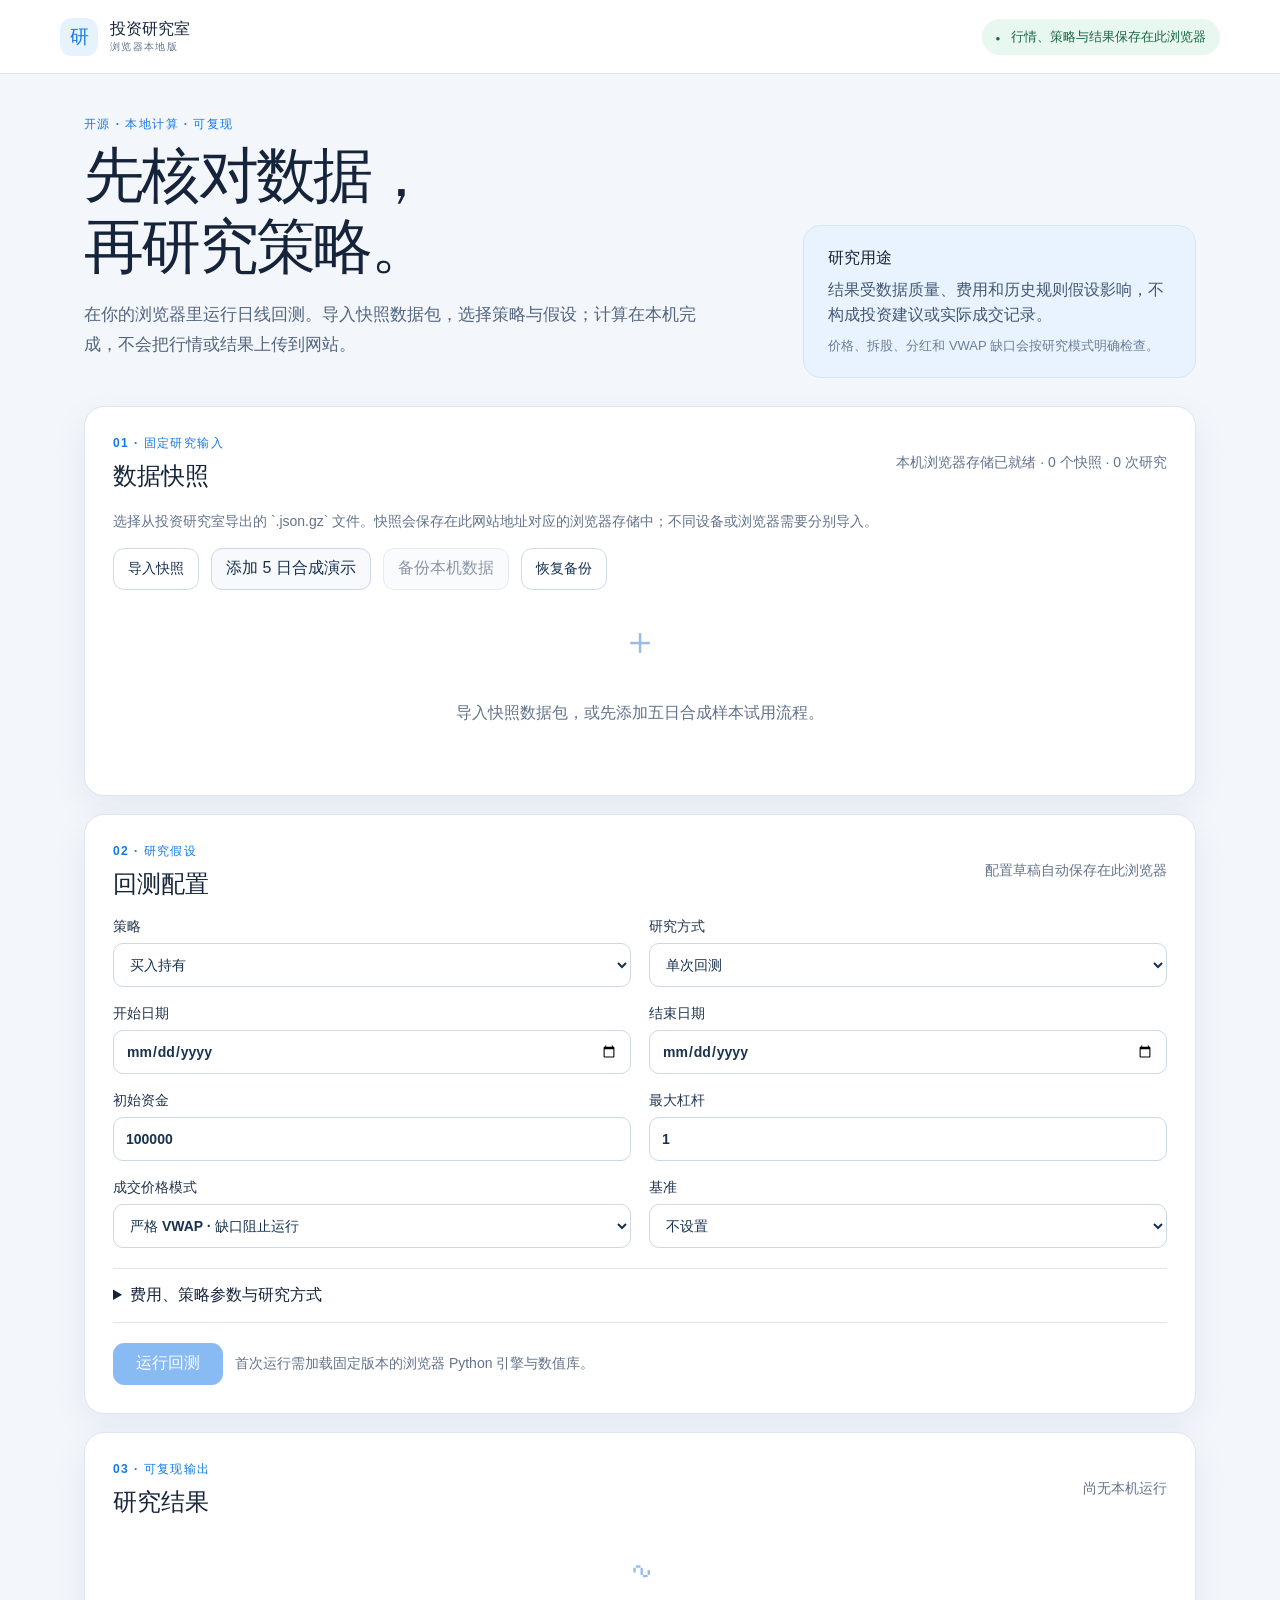
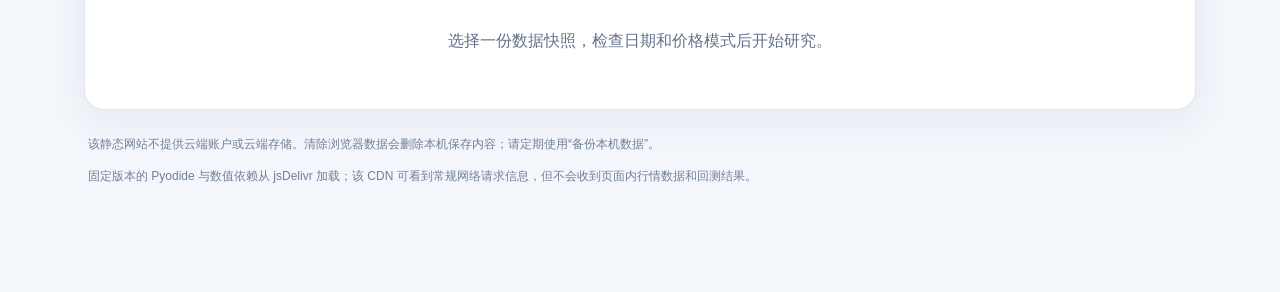
==== pages/index.html @ fb73b567 "chore: create privacy-reviewed public baseline" ====
<!doctype html>
<html lang="zh-CN">
<head>
  <meta charset="utf-8">
  <meta name="viewport" content="width=device-width, initial-scale=1">
  <meta name="theme-color" content="#f3f6fb">
  <title>投资研究室 · 浏览器版</title>
  <link rel="stylesheet" href="./app.css">
  <script src="./portable-data.js" defer></script>
  <script type="module" src="./app.js"></script>
</head>
<body>
  <header class="topbar">
    <a class="brand" href="./" aria-label="投资研究室首页"><span class="brand-mark">研</span><span>投资研究室<small>浏览器本地版</small></span></a>
    <div class="privacy-pill"><span aria-hidden="true">●</span> 行情、策略与结果保存在此浏览器</div>
  </header>
  <main>
    <section class="intro">
      <div>
        <p class="eyebrow">开源 · 本地计算 · 可复现</p>
        <h1>先核对数据，<br>再研究策略。</h1>
        <p class="intro-copy">在你的浏览器里运行日线回测。导入快照数据包，选择策略与假设；计算在本机完成，不会把行情或结果上传到网站。</p>
      </div>
      <div class="intro-note"><strong>研究用途</strong><p>结果受数据质量、费用和历史规则假设影响，不构成投资建议或实际成交记录。</p><span>价格、拆股、分红和 VWAP 缺口会按研究模式明确检查。</span></div>
    </section>

    <div id="notice" class="notice" role="status" aria-live="polite" hidden></div>

    <section class="panel data-panel" aria-labelledby="data-title">
      <div class="section-heading"><div><p class="eyebrow">01 · 固定研究输入</p><h2 id="data-title">数据快照</h2></div><span id="storage-label" class="muted">正在读取本机存储…</span></div>
      <p class="help">选择从投资研究室导出的 `.json.gz` 文件。快照会保存在此网站地址对应的浏览器存储中；不同设备或浏览器需要分别导入。</p>
      <div class="toolbar">
        <label class="file-picker">导入快照<input id="package-file" type="file" accept=".gz,application/gzip"></label>
        <button id="demo-package" class="secondary">添加 5 日合成演示</button>
        <button id="export-backup" class="secondary" disabled>备份本机数据</button>
        <label class="file-picker">恢复备份<input id="backup-file" type="file" accept=".gz,application/gzip"></label>
      </div>
      <p id="package-status" class="help" role="status" aria-live="polite"></p>
      <div id="snapshot-list" class="snapshot-list" role="group" aria-label="选择用于本次回测的数据快照"></div>
      <div id="symbol-list" class="symbol-list"></div>
    </section>

    <section class="panel" aria-labelledby="research-title">
      <div class="section-heading"><div><p class="eyebrow">02 · 研究假设</p><h2 id="research-title">回测配置</h2></div><span class="muted">配置草稿自动保存在此浏览器</span></div>
      <form id="research-form">
        <div class="field-grid">
          <label>策略<select id="strategy"><option value="buy_hold">买入持有</option><option value="dca">定期投入</option><option value="moving_average">均线</option><option value="drawdown_buy">回撤买入</option><option value="rotation">同市场轮动</option><option value="leverage_rebalance">杠杆再平衡</option><option value="futures_roll">月份合约换月</option><option value="cash">持有现金</option></select></label>
          <label>研究方式<select id="kind"><option value="single">单次回测</option><option value="rolling">滚动起点回测</option><option value="holdout">开发区间 / 留出验证</option></select></label>
          <label>开始日期<input id="start" type="date" required></label>
          <label>结束日期<input id="end" type="date" required></label>
          <label>初始资金<input id="cash" type="number" min="1" step="any" value="100000" required></label>
          <label>最大杠杆<input id="leverage" type="number" min="1" max="10" step="0.1" value="1"></label>
          <label>成交价格模式<select id="mode"><option value="strict_vwap">严格 VWAP · 缺口阻止运行</option><option value="estimated_vwap">估算 VWAP · 显式标记</option><option value="close_research">收盘价研究 · 不进正常排名</option><option value="reference_research">参考历史价格 · 非实际成交</option></select></label>
          <label>基准<select id="benchmark"><option value="">不设置</option></select></label>
        </div>
        <details class="advanced">
          <summary>费用、策略参数与研究方式</summary>
          <div class="field-grid">
            <label>佣金（基点）<input id="commission" type="number" min="0" step="any" value="3"></label>
            <label>最低佣金<input id="minimum-commission" type="number" min="0" step="any" value="0"></label>
            <label>滑点（基点）<input id="slippage" type="number" min="0" step="any" value="5"></label>
            <label>年融资利率<input id="interest" type="number" min="0" step="0.01" value="0.06"></label>
            <label>策略参数（JSON）<textarea id="params" rows="3">{"weight":0.95}</textarea></label>
            <label>入金 / 提款（JSON）<textarea id="flows" rows="3">{}</textarea><span class="help">每月定期投入示例：{"monthly":3000}。每月在本回测期首个交易日入金，不自动下单。</span></label>
          </div>
          <div id="rolling-fields" class="field-grid" hidden>
            <label>起点间隔<select id="interval"><option value="month">每月</option><option value="day">每日</option><option value="quarter">每季</option><option value="year">每年</option></select></label>
            <label>持有交易日<input id="horizon" type="number" min="2" value="120"></label>
            <label>结束规则<select id="end-mode"><option value="fixed_length">相同持有期限</option><option value="common_end">持有至共同结束日</option></select></label>
          </div>
          <div id="holdout-fields" class="field-grid" hidden>
            <label>留出起点<input id="test-start" type="date"></label>
            <label>隔离交易日<input id="gap" type="number" min="0" value="0"></label>
          </div>
          <p class="help">本公开网页版本只运行内置策略；不会执行从网页输入或导入的任意 Python 代码。费用、杠杆和交易规则仍是研究假设。</p>
        </details>
        <div class="run-row"><button id="run" type="submit" class="primary" disabled>运行回测</button><span id="engine-status" class="muted">首次运行需加载固定版本的浏览器 Python 引擎与数值库。</span></div>
      </form>
    </section>

    <section class="panel results-panel" aria-labelledby="results-title">
      <div class="section-heading"><div><p class="eyebrow">03 · 可复现输出</p><h2 id="results-title">研究结果</h2></div><span id="result-count" class="muted">尚无本机运行</span></div>
      <div id="progress-area" hidden><div class="progress-label"><span id="progress-text">计算中</span><span id="progress-eta">估算剩余时间：计算中</span></div><progress id="progress" max="100" value="0"></progress></div>
      <div id="result-detail" class="result-detail"><div class="empty"><span>∿</span><p>选择一份数据快照，检查日期和价格模式后开始研究。</p></div></div>
      <div id="saved-runs" class="saved-runs"></div>
    </section>

    <footer><p>该静态网站不提供云端账户或云端存储。清除浏览器数据会删除本机保存内容；请定期使用“备份本机数据”。</p><p>固定版本的 Pyodide 与数值依赖从 jsDelivr 加载；该 CDN 可看到常规网络请求信息，但不会收到页面内行情数据和回测结果。</p></footer>
  </main>
</body>
</html>
---- pages/app.css ----
:root{font-family:Inter,"Segoe UI","Microsoft YaHei",sans-serif;color:#15243a;background:#f3f6fb;font-synthesis:none;text-rendering:optimizeLegibility;--blue:#1478e8;--line:#dce5f1;--muted:#63738b;--panel:#fff;--shadow:0 12px 36px #163a6610}*{box-sizing:border-box}body{margin:0}.topbar{height:74px;padding:0 max(24px,calc((100% - 1160px)/2));display:flex;align-items:center;justify-content:space-between;background:#fff;border-bottom:1px solid var(--line)}.brand{display:flex;align-items:center;gap:12px;color:inherit;text-decoration:none;font-weight:750}.brand-mark{display:grid;place-items:center;width:38px;height:38px;border-radius:12px;background:#e7f2ff;color:var(--blue);font-size:19px}.brand small{display:block;color:var(--muted);font-size:10px;letter-spacing:.13em;font-weight:600}.privacy-pill{color:#176543;background:#e8f7ef;border-radius:99px;padding:9px 14px;font-size:13px}.privacy-pill span{font-size:8px;margin-right:7px}main{max-width:1160px;margin:42px auto;padding:0 24px 40px}.intro{display:grid;grid-template-columns:1.4fr .8fr;gap:32px;align-items:end;margin:0 0 28px}.eyebrow{margin:0 0 8px;color:var(--blue);font-size:12px;font-weight:750;letter-spacing:.12em}.intro h1{margin:0;font-size:clamp(35px,5vw,60px);line-height:1.18;letter-spacing:-.045em}.intro-copy{max-width:620px;color:#53657f;font-size:17px;line-height:1.8}.intro-note{padding:22px 24px;border:1px solid #d5e5f8;border-radius:18px;background:#e9f3ff}.intro-note p{margin:8px 0;color:#425873;line-height:1.6}.intro-note span{color:#6c7e95;font-size:13px}.panel{margin:18px 0;padding:28px;border:1px solid var(--line);border-radius:20px;background:var(--panel);box-shadow:var(--shadow)}.section-heading{display:flex;justify-content:space-between;align-items:center;gap:16px;margin-bottom:18px}.section-heading h2{margin:0;font-size:24px}.muted,.help{color:var(--muted);font-size:14px}.help{line-height:1.7}.toolbar,.run-row{display:flex;align-items:center;gap:12px;flex-wrap:wrap}.file-picker,button{min-height:42px;border:1px solid #ccd9e9;border-radius:11px;padding:9px 14px;font:inherit;background:#fff;color:#18324f;cursor:pointer}.file-picker{display:inline-flex;align-items:center;font-size:14px}.file-picker input{position:absolute;width:1px;height:1px;overflow:hidden;clip:rect(0,0,0,0)}button:hover,.file-picker:hover{border-color:#8cb9eb;background:#f6faff}button:disabled{opacity:.5;cursor:not-allowed}.primary{background:var(--blue);border-color:var(--blue);color:white;font-weight:700;padding-inline:22px}.primary:hover{background:#0868d3;color:#fff}.secondary{background:#f7f9fc}.snapshot-list{display:grid;gap:10px;margin-top:16px}.snapshot-card{display:grid;grid-template-columns:auto 1fr auto;align-items:center;gap:12px;padding:14px 16px;border:1px solid var(--line);border-radius:13px}.snapshot-card input,.symbol-choice input{accent-color:var(--blue);width:17px;height:17px}.snapshot-name{font-weight:700}.snapshot-meta{display:block;margin-top:4px;color:var(--muted);font-size:12px}.snapshot-delete{min-height:34px;padding:5px 10px;color:#9a3b3b}.symbol-list{display:flex;align-items:center;gap:8px;flex-wrap:wrap;margin-top:16px}.symbol-choice{display:inline-flex;gap:7px;align-items:center;padding:8px 10px;border:1px solid var(--line);border-radius:10px;font-size:13px}.field-grid{display:grid;grid-template-columns:repeat(2,minmax(0,1fr));gap:18px;margin:18px 0}.field-grid>label{display:flex;flex-direction:column;gap:7px;color:#20344f;font-size:14px;font-weight:650}.field-grid input,.field-grid select,.field-grid textarea{width:100%;min-height:44px;padding:10px 12px;border:1px solid #cbd8e8;border-radius:10px;color:#18324f;background:white;font:inherit}.field-grid textarea{min-height:90px;font-family:Consolas,monospace;font-size:13px}.field-grid textarea+.help{font-weight:400}.advanced{margin:20px 0;padding:16px 0;border-top:1px solid var(--line);border-bottom:1px solid var(--line)}.advanced summary{font-weight:700;cursor:pointer}.run-row{margin-top:20px}.progress-label{display:flex;justify-content:space-between;gap:12px;color:#455c78;font-size:14px}progress{display:block;width:100%;height:14px;margin:12px 0 24px;accent-color:var(--blue)}.empty{display:grid;place-items:center;min-height:145px;color:var(--muted);text-align:center}.empty span{font-size:38px;color:#96bde9}.metric-grid{display:grid;grid-template-columns:repeat(4,minmax(0,1fr));gap:12px}.metric{padding:16px;border-radius:13px;background:#f2f7fd}.metric span{display:block;color:var(--muted);font-size:12px}.metric strong{display:block;margin-top:7px;font-size:22px}.result-warning{margin:16px 0;padding:12px 15px;border-radius:10px;background:#fff7e9;color:#7a541c;line-height:1.6}.table-wrap{overflow:auto;margin-top:18px}table{width:100%;border-collapse:collapse;font-size:13px}th,td{padding:10px 12px;border-bottom:1px solid var(--line);text-align:left;white-space:nowrap}th{color:var(--muted);font-weight:650}.saved-run{display:flex;justify-content:space-between;align-items:center;gap:12px;padding:12px 0;border-top:1px solid var(--line)}footer{margin:24px 4px;color:#718199;font-size:12px;line-height:1.7}.notice{margin:16px 0;padding:14px 18px;border-radius:12px;background:#e9f3ff;color:#204b79}.notice.error{background:#fff0ef;color:#9b3028}[hidden]{display:none!important}@media(max-width:720px){.topbar{padding:0 16px}.privacy-pill{max-width:175px;font-size:11px}main{margin:24px auto;padding:0 14px 28px}.intro{grid-template-columns:1fr;gap:8px}.intro-note{padding:17px}.panel{padding:20px 16px;border-radius:16px}.section-heading{align-items:flex-start;flex-direction:column;gap:4px}.field-grid{grid-template-columns:1fr;gap:13px}.metric-grid{grid-template-columns:repeat(2,minmax(0,1fr))}.snapshot-card{grid-template-columns:auto 1fr;}.snapshot-delete{grid-column:2;justify-self:start}}
.text-button{padding:2px 4px;border:0;background:transparent;color:#176ec8;text-align:left}.text-button:hover{background:transparent;text-decoration:underline}.chart-wrap{margin:20px 0 26px;padding:14px 16px;border:1px solid var(--line);border-radius:14px;background:#fbfdff}.chart-wrap svg{display:block;width:100%;height:auto;min-height:150px}.chart-caption{display:flex;justify-content:space-between;color:var(--muted);font-size:12px}.result-detail h3{margin:24px 0 12px}.result-detail pre{max-height:420px;overflow:auto;padding:14px;border-radius:10px;background:#f3f6fb;white-space:pre-wrap;overflow-wrap:anywhere;font-size:12px}.result-detail details{margin:16px 0}.result-detail summary{padding:10px 0;font-weight:700;cursor:pointer}
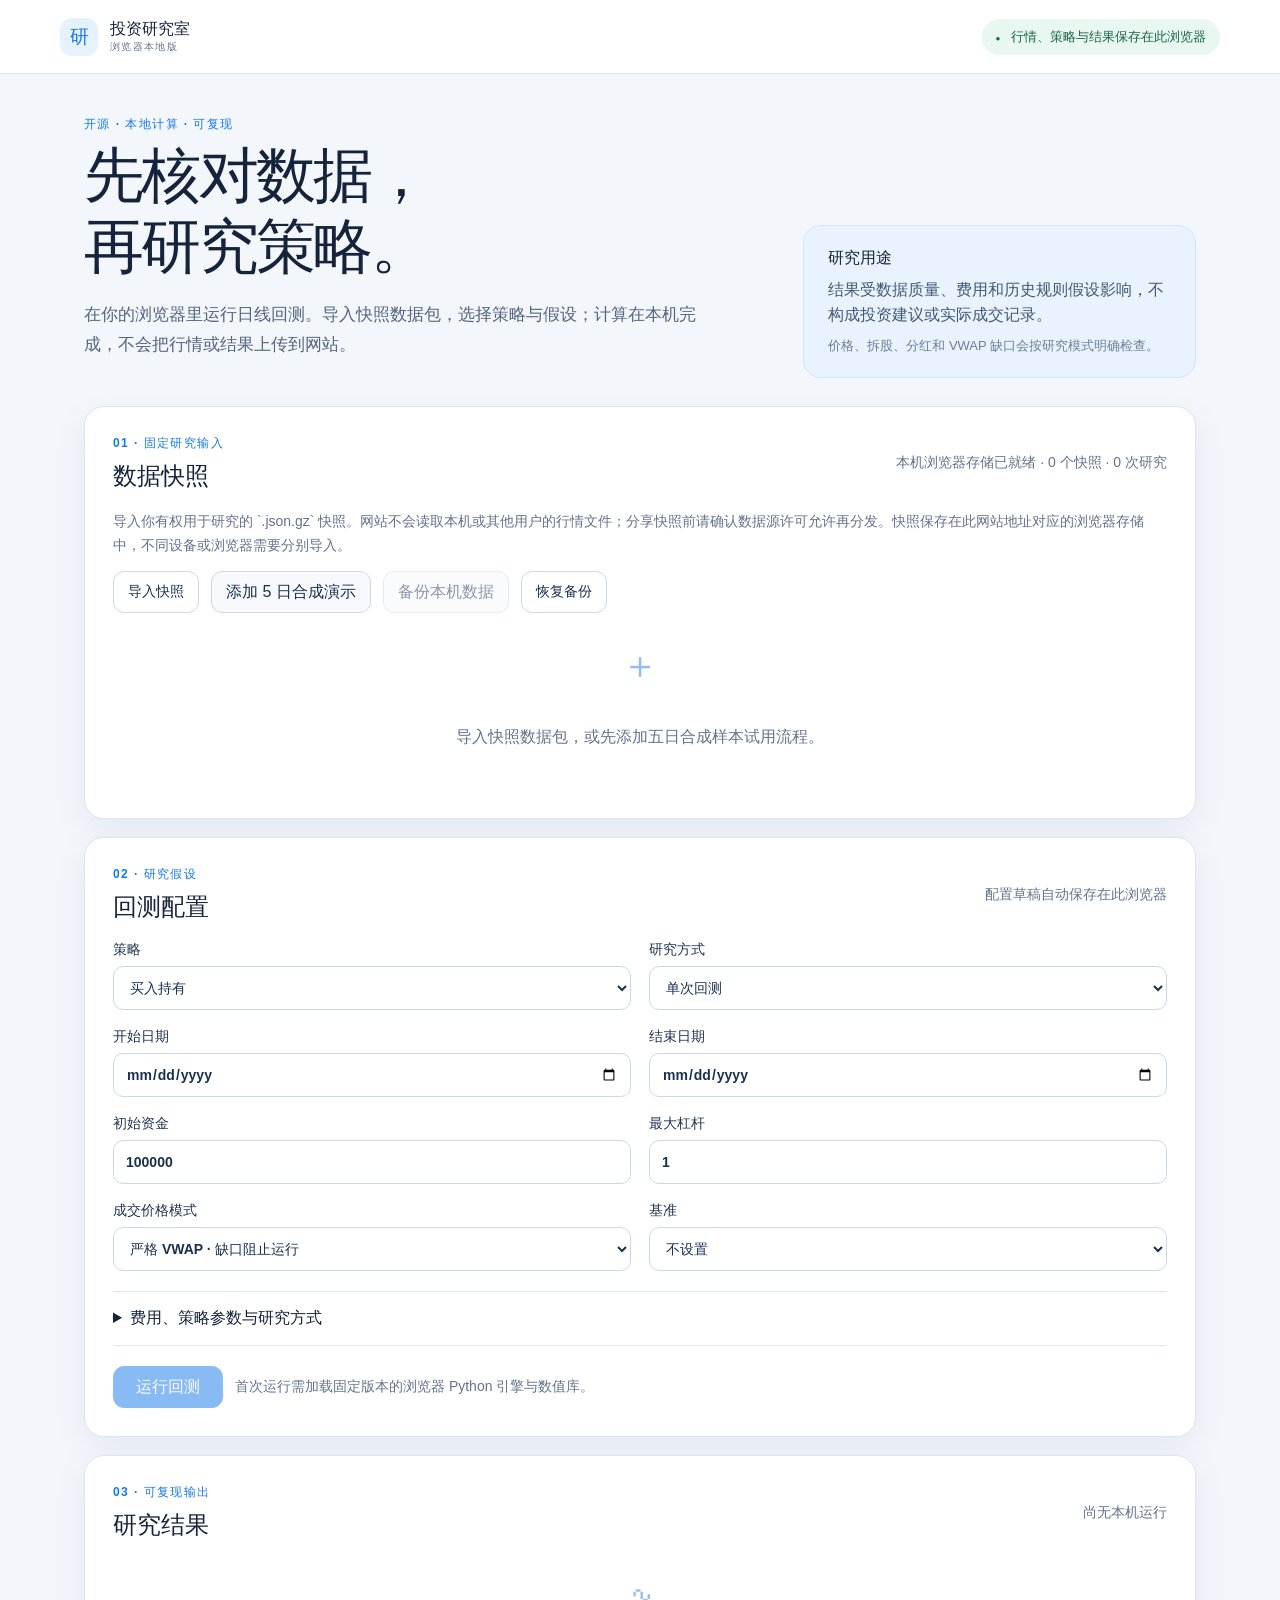
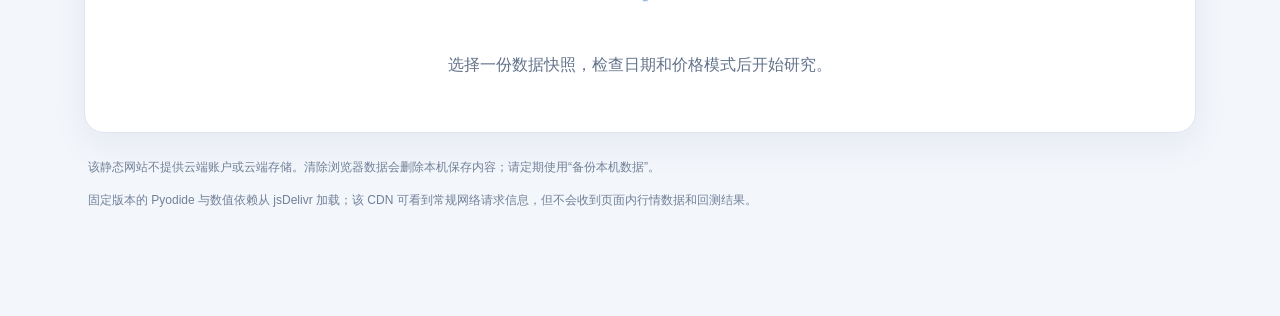
==== commit 1cbec8a3: "feat: add monthly equal-weight browser strategy" ====
--- a/pages/index.html
+++ b/pages/index.html
@@ -28,7 +28,7 @@
 
     <section class="panel data-panel" aria-labelledby="data-title">
       <div class="section-heading"><div><p class="eyebrow">01 · 固定研究输入</p><h2 id="data-title">数据快照</h2></div><span id="storage-label" class="muted">正在读取本机存储…</span></div>
-      <p class="help">选择从投资研究室导出的 `.json.gz` 文件。快照会保存在此网站地址对应的浏览器存储中；不同设备或浏览器需要分别导入。</p>
+      <p class="help">导入你有权用于研究的 `.json.gz` 快照。网站不会读取本机或其他用户的行情文件；分享快照前请确认数据源许可允许再分发。快照保存在此网站地址对应的浏览器存储中，不同设备或浏览器需要分别导入。</p>
       <div class="toolbar">
         <label class="file-picker">导入快照<input id="package-file" type="file" accept=".gz,application/gzip"></label>
         <button id="demo-package" class="secondary">添加 5 日合成演示</button>
@@ -44,7 +44,7 @@
       <div class="section-heading"><div><p class="eyebrow">02 · 研究假设</p><h2 id="research-title">回测配置</h2></div><span class="muted">配置草稿自动保存在此浏览器</span></div>
       <form id="research-form">
         <div class="field-grid">
-          <label>策略<select id="strategy"><option value="buy_hold">买入持有</option><option value="dca">定期投入</option><option value="moving_average">均线</option><option value="drawdown_buy">回撤买入</option><option value="rotation">同市场轮动</option><option value="leverage_rebalance">杠杆再平衡</option><option value="futures_roll">月份合约换月</option><option value="cash">持有现金</option></select></label>
+          <label>策略<select id="strategy"><option value="buy_hold">买入持有</option><option value="dca">定期投入</option><option value="monthly_equal_weight">月度定投与动态等权</option><option value="moving_average">均线</option><option value="drawdown_buy">回撤买入</option><option value="rotation">同市场轮动</option><option value="leverage_rebalance">杠杆再平衡</option><option value="futures_roll">月份合约换月</option><option value="cash">持有现金</option></select></label>
           <label>研究方式<select id="kind"><option value="single">单次回测</option><option value="rolling">滚动起点回测</option><option value="holdout">开发区间 / 留出验证</option></select></label>
           <label>开始日期<input id="start" type="date" required></label>
           <label>结束日期<input id="end" type="date" required></label>
@@ -60,7 +60,7 @@
             <label>最低佣金<input id="minimum-commission" type="number" min="0" step="any" value="0"></label>
             <label>滑点（基点）<input id="slippage" type="number" min="0" step="any" value="5"></label>
             <label>年融资利率<input id="interest" type="number" min="0" step="0.01" value="0.06"></label>
-            <label>策略参数（JSON）<textarea id="params" rows="3">{"weight":0.95}</textarea></label>
+            <label>策略参数（JSON）<textarea id="params" rows="3">{"weight":0.95}</textarea><span class="help">“月度定投与动态等权”支持 portfolio_mode（rebalance / no_rebalance）与 month_end_dates（指定检查日期数组；留空时用下月首个交易日代理月末）。</span></label>
             <label>入金 / 提款（JSON）<textarea id="flows" rows="3">{}</textarea><span class="help">每月定期投入示例：{"monthly":3000}。每月在本回测期首个交易日入金，不自动下单。</span></label>
           </div>
           <div id="rolling-fields" class="field-grid" hidden>
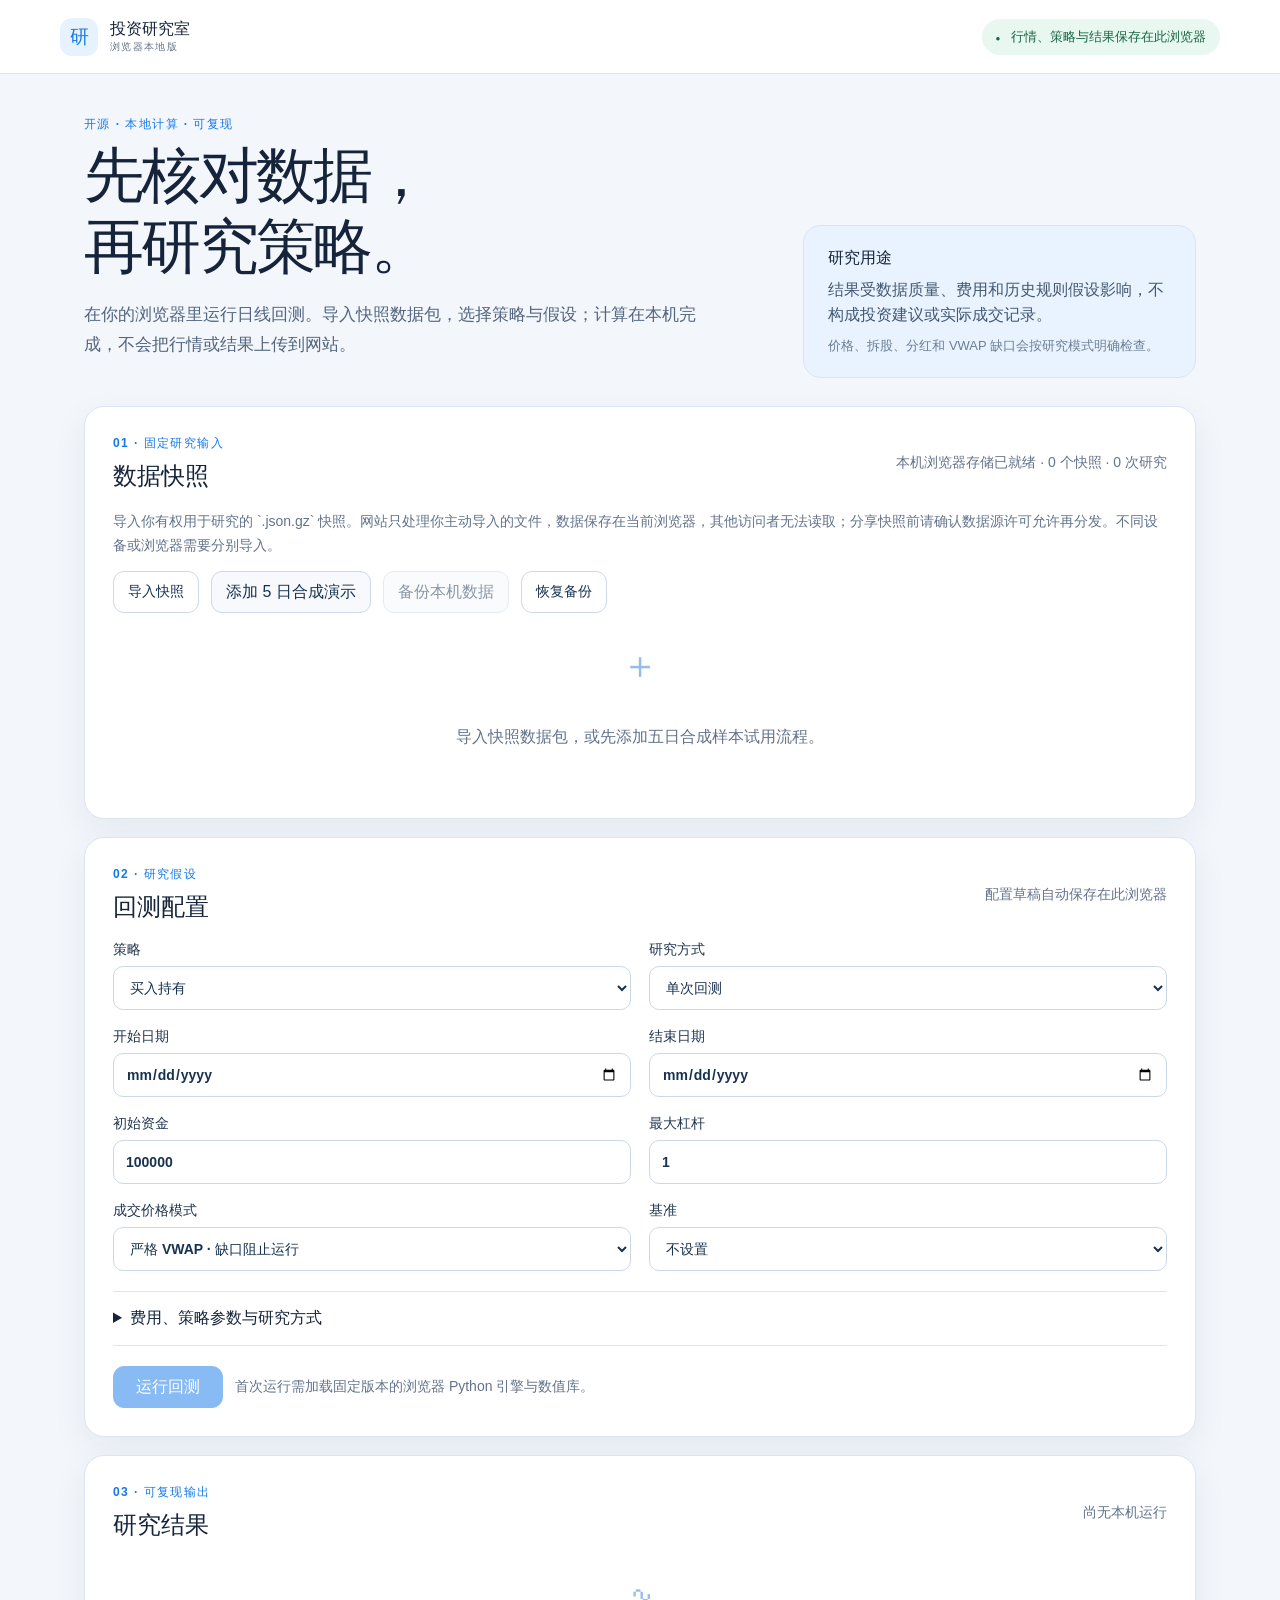
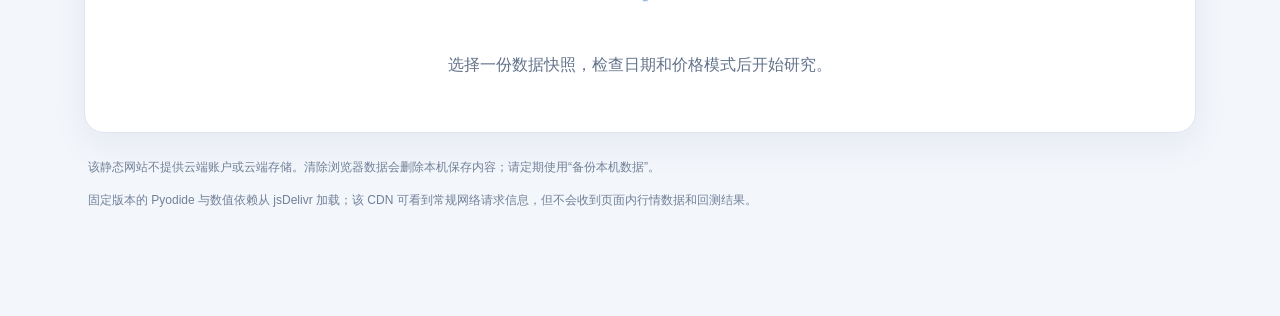
==== commit aa2c4791: "docs: clarify browser snapshot import permissions" ====
--- a/pages/index.html
+++ b/pages/index.html
@@ -28,7 +28,7 @@
 
     <section class="panel data-panel" aria-labelledby="data-title">
       <div class="section-heading"><div><p class="eyebrow">01 · 固定研究输入</p><h2 id="data-title">数据快照</h2></div><span id="storage-label" class="muted">正在读取本机存储…</span></div>
-      <p class="help">导入你有权用于研究的 `.json.gz` 快照。网站不会读取本机或其他用户的行情文件；分享快照前请确认数据源许可允许再分发。快照保存在此网站地址对应的浏览器存储中，不同设备或浏览器需要分别导入。</p>
+      <p class="help">导入你有权用于研究的 `.json.gz` 快照。网站只处理你主动导入的文件，数据保存在当前浏览器，其他访问者无法读取；分享快照前请确认数据源许可允许再分发。不同设备或浏览器需要分别导入。</p>
       <div class="toolbar">
         <label class="file-picker">导入快照<input id="package-file" type="file" accept=".gz,application/gzip"></label>
         <button id="demo-package" class="secondary">添加 5 日合成演示</button>
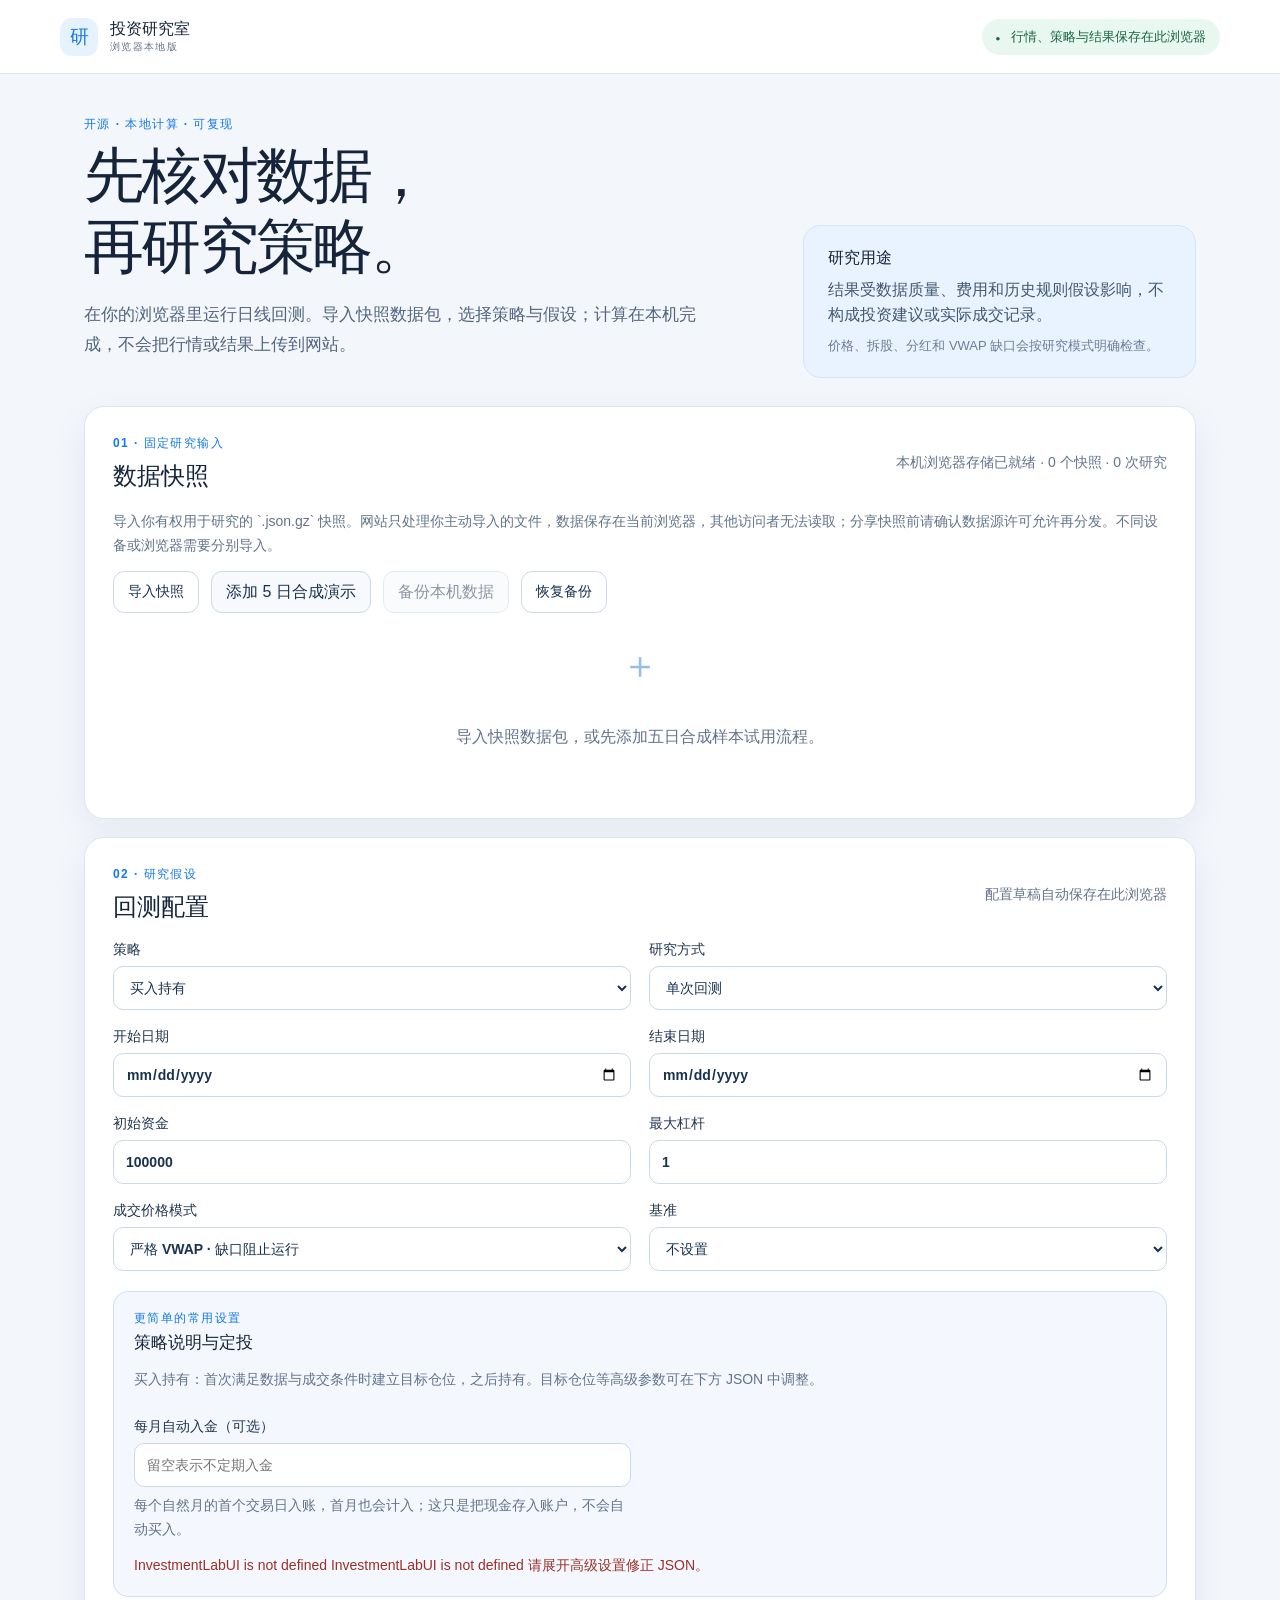
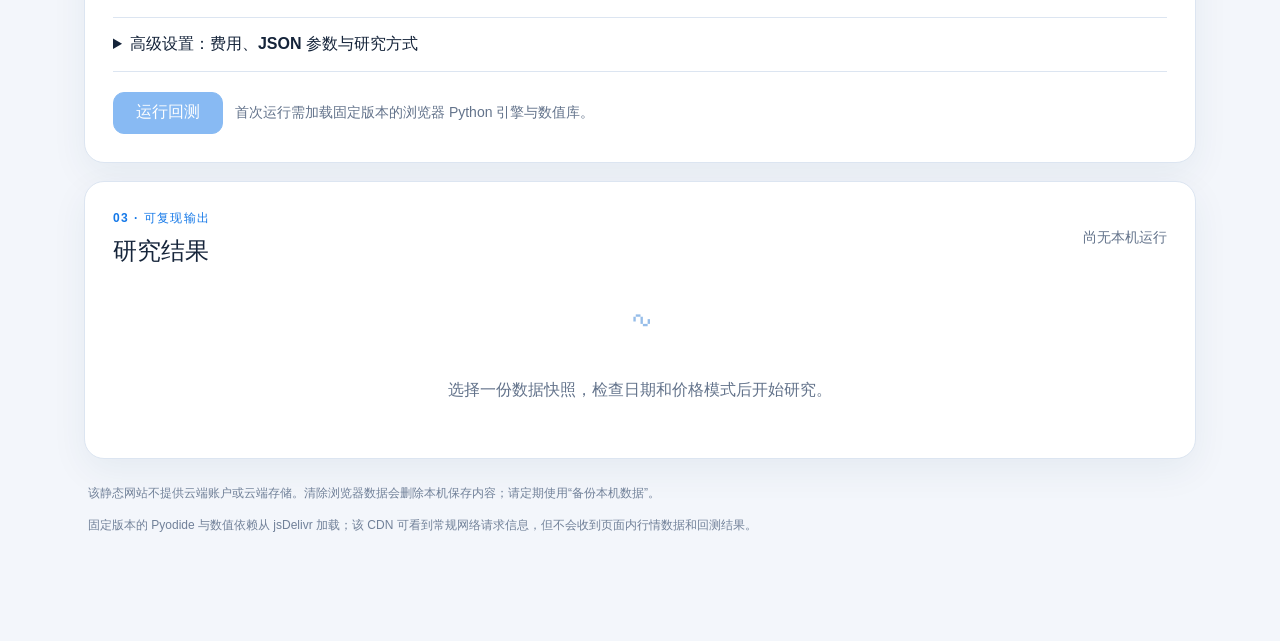
==== commit 5e5914c9: "feat: improve guided research UI and chart rendering" ====
--- a/pages/index.html
+++ b/pages/index.html
@@ -5,9 +5,10 @@
   <meta name="viewport" content="width=device-width, initial-scale=1">
   <meta name="theme-color" content="#f3f6fb">
   <title>投资研究室 · 浏览器版</title>
-  <link rel="stylesheet" href="./app.css">
+  <link rel="stylesheet" href="./app.css?v=20260924-1">
+  <script src="./ui-utils.js?v=20260924-1"></script>
   <script src="./portable-data.js" defer></script>
-  <script type="module" src="./app.js"></script>
+  <script type="module" src="./app.js?v=20260924-1"></script>
 </head>
 <body>
   <header class="topbar">
@@ -53,15 +54,24 @@
           <label>成交价格模式<select id="mode"><option value="strict_vwap">严格 VWAP · 缺口阻止运行</option><option value="estimated_vwap">估算 VWAP · 显式标记</option><option value="close_research">收盘价研究 · 不进正常排名</option><option value="reference_research">参考历史价格 · 非实际成交</option></select></label>
           <label>基准<select id="benchmark"><option value="">不设置</option></select></label>
         </div>
+        <section class="guide-panel" aria-labelledby="guide-title">
+          <div><p class="eyebrow">更简单的常用设置</p><h3 id="guide-title">策略说明与定投</h3><p id="strategy-help" class="help" aria-live="polite">选择策略后，这里会解释它何时下单、主要参数代表什么。</p></div>
+          <div class="field-grid guide-fields">
+            <label>每月自动入金（可选）<input id="monthly-deposit-guide" type="number" min="0" step="0.01" placeholder="留空表示不定期入金"><span class="help">每个自然月的首个交易日入账，首月也会计入；这只是把现金存入账户，不会自动买入。</span></label>
+            <label id="dca-amount-row" hidden>定投每次买入金额<input id="dca-amount-guide" type="number" min="0.01" step="0.01"><span class="help">每月首个交易日下单；留空恢复默认1000。实际买入还受账户可用现金和成交限制影响。</span></label>
+            <label id="equal-weight-mode-row" hidden>月度调仓方式<select id="equal-weight-mode-guide"><option value="rebalance">偏离至少5个百分点时恢复等权</option><option value="no_rebalance">不卖出调仓，只补低配标的</option></select><span class="help">账户有可用现金时优先补低配标的。</span></label>
+          </div>
+          <p id="guide-status" class="help" role="status" aria-live="polite">高级 JSON 仍可在下方调整；常用输入会同步保留原有其他参数。</p>
+        </section>
         <details class="advanced">
-          <summary>费用、策略参数与研究方式</summary>
+          <summary>高级设置：费用、JSON 参数与研究方式</summary>
           <div class="field-grid">
             <label>佣金（基点）<input id="commission" type="number" min="0" step="any" value="3"></label>
             <label>最低佣金<input id="minimum-commission" type="number" min="0" step="any" value="0"></label>
             <label>滑点（基点）<input id="slippage" type="number" min="0" step="any" value="5"></label>
             <label>年融资利率<input id="interest" type="number" min="0" step="0.01" value="0.06"></label>
-            <label>策略参数（JSON）<textarea id="params" rows="3">{"weight":0.95}</textarea><span class="help">“月度定投与动态等权”支持 portfolio_mode（rebalance / no_rebalance）与 month_end_dates（指定检查日期数组；留空时用下月首个交易日代理月末）。</span></label>
-            <label>入金 / 提款（JSON）<textarea id="flows" rows="3">{}</textarea><span class="help">每月定期投入示例：{"monthly":3000}。每月在本回测期首个交易日入金，不自动下单。</span></label>
+            <label>策略参数（JSON）<textarea id="params" rows="3">{"weight":0.95}</textarea><span class="help">适用于专业参数。月度动态等权还支持 month_end_dates（指定检查日期；留空时用下月首个交易日代理月末）。</span></label>
+            <label>额外入金 / 提款（JSON）<textarea id="flows" rows="3">{}</textarea><span class="help">用于单日金额等高级安排；每月入金请用上方输入框，避免重复填写。</span></label>
           </div>
           <div id="rolling-fields" class="field-grid" hidden>
             <label>起点间隔<select id="interval"><option value="month">每月</option><option value="day">每日</option><option value="quarter">每季</option><option value="year">每年</option></select></label>
--- a/pages/app.css
+++ b/pages/app.css
@@ -1,2 +1,3 @@
 :root{font-family:Inter,"Segoe UI","Microsoft YaHei",sans-serif;color:#15243a;background:#f3f6fb;font-synthesis:none;text-rendering:optimizeLegibility;--blue:#1478e8;--line:#dce5f1;--muted:#63738b;--panel:#fff;--shadow:0 12px 36px #163a6610}*{box-sizing:border-box}body{margin:0}.topbar{height:74px;padding:0 max(24px,calc((100% - 1160px)/2));display:flex;align-items:center;justify-content:space-between;background:#fff;border-bottom:1px solid var(--line)}.brand{display:flex;align-items:center;gap:12px;color:inherit;text-decoration:none;font-weight:750}.brand-mark{display:grid;place-items:center;width:38px;height:38px;border-radius:12px;background:#e7f2ff;color:var(--blue);font-size:19px}.brand small{display:block;color:var(--muted);font-size:10px;letter-spacing:.13em;font-weight:600}.privacy-pill{color:#176543;background:#e8f7ef;border-radius:99px;padding:9px 14px;font-size:13px}.privacy-pill span{font-size:8px;margin-right:7px}main{max-width:1160px;margin:42px auto;padding:0 24px 40px}.intro{display:grid;grid-template-columns:1.4fr .8fr;gap:32px;align-items:end;margin:0 0 28px}.eyebrow{margin:0 0 8px;color:var(--blue);font-size:12px;font-weight:750;letter-spacing:.12em}.intro h1{margin:0;font-size:clamp(35px,5vw,60px);line-height:1.18;letter-spacing:-.045em}.intro-copy{max-width:620px;color:#53657f;font-size:17px;line-height:1.8}.intro-note{padding:22px 24px;border:1px solid #d5e5f8;border-radius:18px;background:#e9f3ff}.intro-note p{margin:8px 0;color:#425873;line-height:1.6}.intro-note span{color:#6c7e95;font-size:13px}.panel{margin:18px 0;padding:28px;border:1px solid var(--line);border-radius:20px;background:var(--panel);box-shadow:var(--shadow)}.section-heading{display:flex;justify-content:space-between;align-items:center;gap:16px;margin-bottom:18px}.section-heading h2{margin:0;font-size:24px}.muted,.help{color:var(--muted);font-size:14px}.help{line-height:1.7}.toolbar,.run-row{display:flex;align-items:center;gap:12px;flex-wrap:wrap}.file-picker,button{min-height:42px;border:1px solid #ccd9e9;border-radius:11px;padding:9px 14px;font:inherit;background:#fff;color:#18324f;cursor:pointer}.file-picker{display:inline-flex;align-items:center;font-size:14px}.file-picker input{position:absolute;width:1px;height:1px;overflow:hidden;clip:rect(0,0,0,0)}button:hover,.file-picker:hover{border-color:#8cb9eb;background:#f6faff}button:disabled{opacity:.5;cursor:not-allowed}.primary{background:var(--blue);border-color:var(--blue);color:white;font-weight:700;padding-inline:22px}.primary:hover{background:#0868d3;color:#fff}.secondary{background:#f7f9fc}.snapshot-list{display:grid;gap:10px;margin-top:16px}.snapshot-card{display:grid;grid-template-columns:auto 1fr auto;align-items:center;gap:12px;padding:14px 16px;border:1px solid var(--line);border-radius:13px}.snapshot-card input,.symbol-choice input{accent-color:var(--blue);width:17px;height:17px}.snapshot-name{font-weight:700}.snapshot-meta{display:block;margin-top:4px;color:var(--muted);font-size:12px}.snapshot-delete{min-height:34px;padding:5px 10px;color:#9a3b3b}.symbol-list{display:flex;align-items:center;gap:8px;flex-wrap:wrap;margin-top:16px}.symbol-choice{display:inline-flex;gap:7px;align-items:center;padding:8px 10px;border:1px solid var(--line);border-radius:10px;font-size:13px}.field-grid{display:grid;grid-template-columns:repeat(2,minmax(0,1fr));gap:18px;margin:18px 0}.field-grid>label{display:flex;flex-direction:column;gap:7px;color:#20344f;font-size:14px;font-weight:650}.field-grid input,.field-grid select,.field-grid textarea{width:100%;min-height:44px;padding:10px 12px;border:1px solid #cbd8e8;border-radius:10px;color:#18324f;background:white;font:inherit}.field-grid textarea{min-height:90px;font-family:Consolas,monospace;font-size:13px}.field-grid textarea+.help{font-weight:400}.advanced{margin:20px 0;padding:16px 0;border-top:1px solid var(--line);border-bottom:1px solid var(--line)}.advanced summary{font-weight:700;cursor:pointer}.run-row{margin-top:20px}.progress-label{display:flex;justify-content:space-between;gap:12px;color:#455c78;font-size:14px}progress{display:block;width:100%;height:14px;margin:12px 0 24px;accent-color:var(--blue)}.empty{display:grid;place-items:center;min-height:145px;color:var(--muted);text-align:center}.empty span{font-size:38px;color:#96bde9}.metric-grid{display:grid;grid-template-columns:repeat(4,minmax(0,1fr));gap:12px}.metric{padding:16px;border-radius:13px;background:#f2f7fd}.metric span{display:block;color:var(--muted);font-size:12px}.metric strong{display:block;margin-top:7px;font-size:22px}.result-warning{margin:16px 0;padding:12px 15px;border-radius:10px;background:#fff7e9;color:#7a541c;line-height:1.6}.table-wrap{overflow:auto;margin-top:18px}table{width:100%;border-collapse:collapse;font-size:13px}th,td{padding:10px 12px;border-bottom:1px solid var(--line);text-align:left;white-space:nowrap}th{color:var(--muted);font-weight:650}.saved-run{display:flex;justify-content:space-between;align-items:center;gap:12px;padding:12px 0;border-top:1px solid var(--line)}footer{margin:24px 4px;color:#718199;font-size:12px;line-height:1.7}.notice{margin:16px 0;padding:14px 18px;border-radius:12px;background:#e9f3ff;color:#204b79}.notice.error{background:#fff0ef;color:#9b3028}[hidden]{display:none!important}@media(max-width:720px){.topbar{padding:0 16px}.privacy-pill{max-width:175px;font-size:11px}main{margin:24px auto;padding:0 14px 28px}.intro{grid-template-columns:1fr;gap:8px}.intro-note{padding:17px}.panel{padding:20px 16px;border-radius:16px}.section-heading{align-items:flex-start;flex-direction:column;gap:4px}.field-grid{grid-template-columns:1fr;gap:13px}.metric-grid{grid-template-columns:repeat(2,minmax(0,1fr))}.snapshot-card{grid-template-columns:auto 1fr;}.snapshot-delete{grid-column:2;justify-self:start}}
 .text-button{padding:2px 4px;border:0;background:transparent;color:#176ec8;text-align:left}.text-button:hover{background:transparent;text-decoration:underline}.chart-wrap{margin:20px 0 26px;padding:14px 16px;border:1px solid var(--line);border-radius:14px;background:#fbfdff}.chart-wrap svg{display:block;width:100%;height:auto;min-height:150px}.chart-caption{display:flex;justify-content:space-between;color:var(--muted);font-size:12px}.result-detail h3{margin:24px 0 12px}.result-detail pre{max-height:420px;overflow:auto;padding:14px;border-radius:10px;background:#f3f6fb;white-space:pre-wrap;overflow-wrap:anywhere;font-size:12px}.result-detail details{margin:16px 0}.result-detail summary{padding:10px 0;font-weight:700;cursor:pointer}
+.guide-panel{display:grid;grid-template-columns:minmax(0,1fr);gap:12px;margin:20px 0;padding:18px 20px;border:1px solid #cfe0f5;border-radius:15px;background:#f4f8fe}.guide-panel h3{margin:0 0 6px;font-size:17px}.guide-panel .eyebrow{margin-bottom:4px}.guide-fields{margin:0}.guide-fields label{font-weight:650}.guide-panel [role=status]{margin:0}.guide-error{color:#9b3028}.field-grid input:focus-visible,.field-grid select:focus-visible,.field-grid textarea:focus-visible,button:focus-visible,.file-picker:focus-within{outline:3px solid #1478e866;outline-offset:2px}
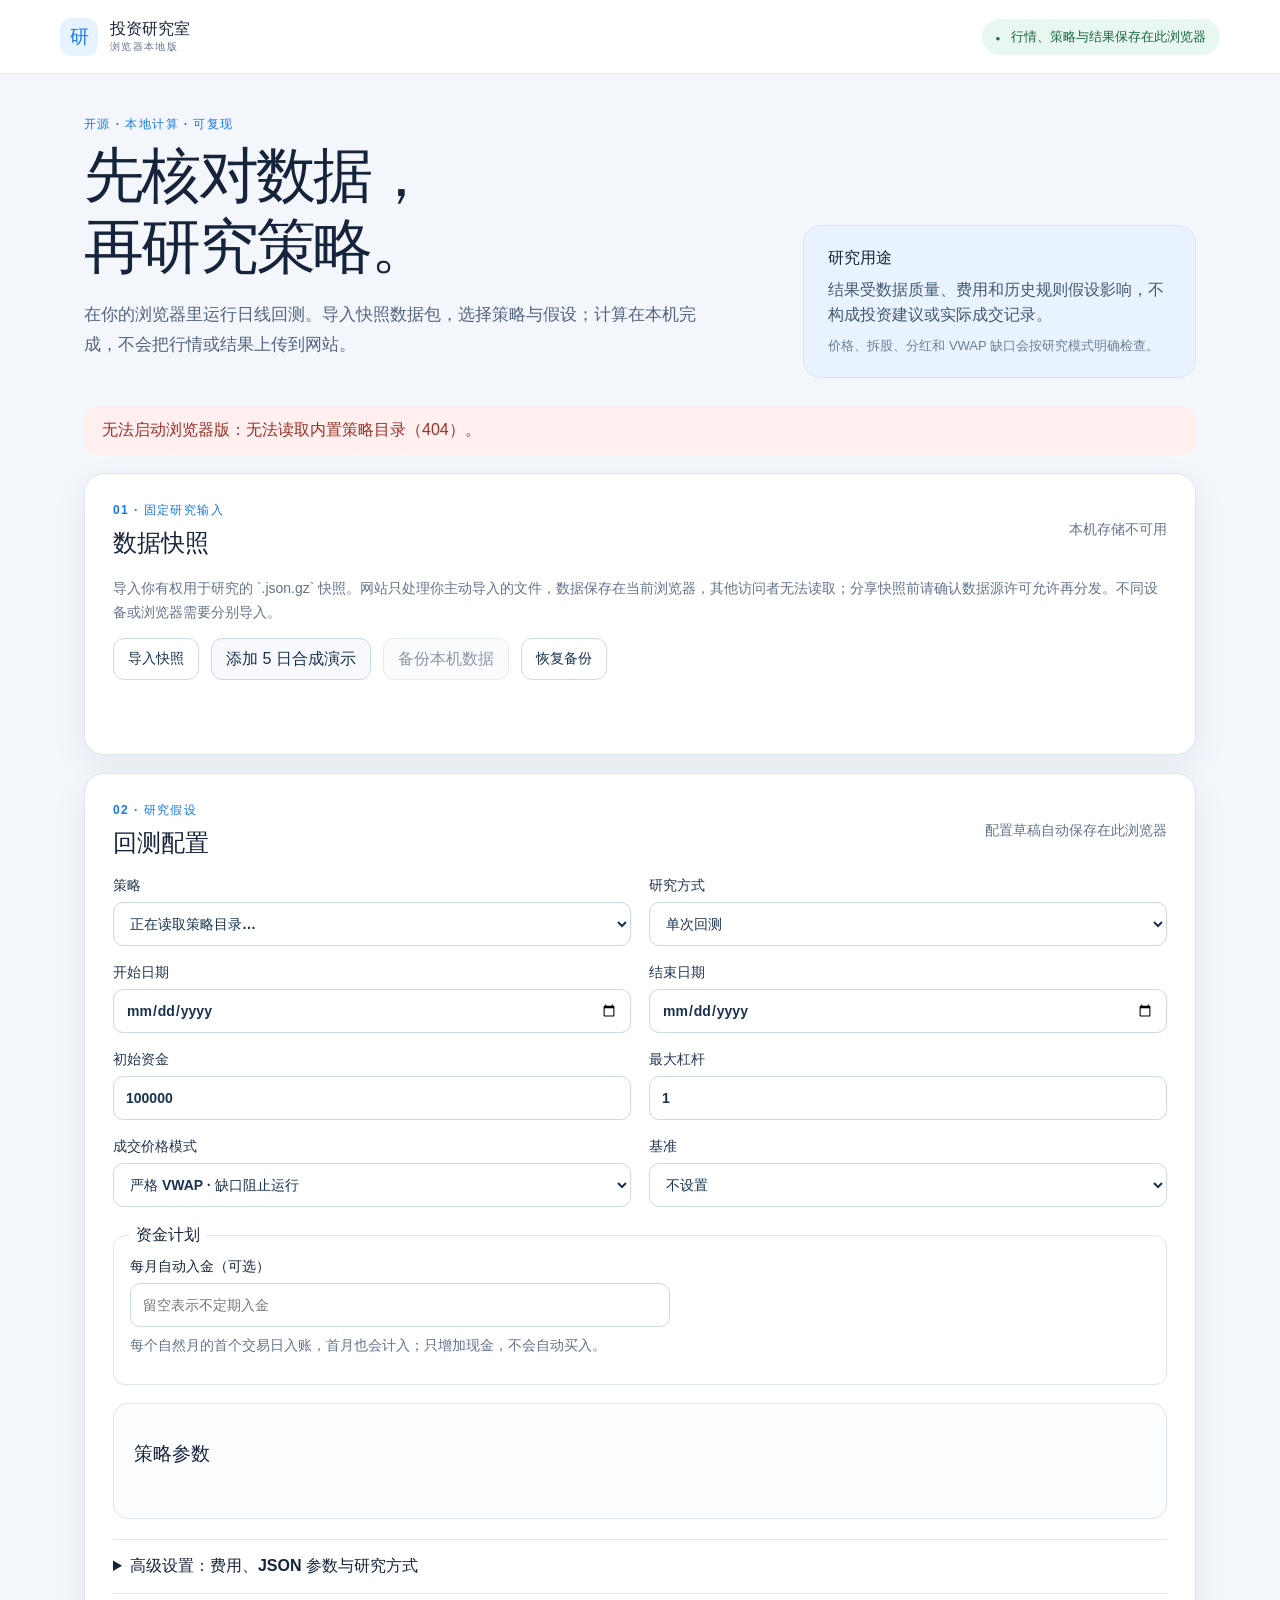
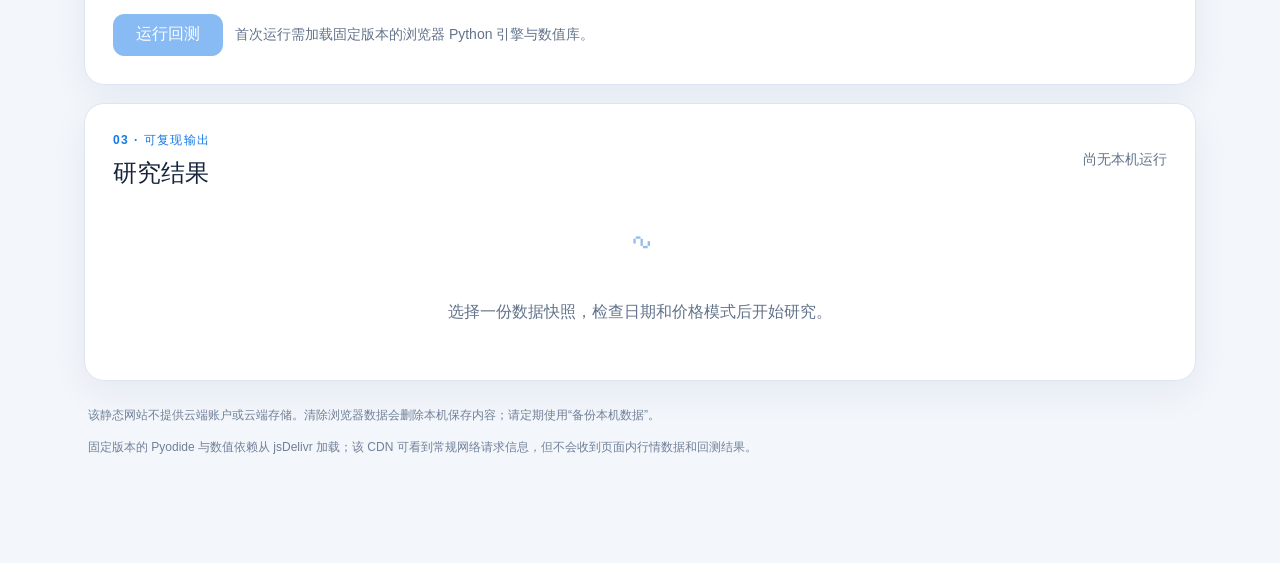
==== commit 19a1098f: "feat: add 22 parameterized builtin strategies" ====
--- a/pages/index.html
+++ b/pages/index.html
@@ -5,10 +5,11 @@
   <meta name="viewport" content="width=device-width, initial-scale=1">
   <meta name="theme-color" content="#f3f6fb">
   <title>投资研究室 · 浏览器版</title>
-  <link rel="stylesheet" href="./app.css?v=20260924-1">
-  <script src="./ui-utils.js?v=20260924-1"></script>
+  <link rel="stylesheet" href="./app.css?v=20260924-7">
+  <script src="./ui-utils.js?v=20260924-7"></script>
+  <script src="./strategy-forms.js?v=20260924-7"></script>
   <script src="./portable-data.js" defer></script>
-  <script type="module" src="./app.js?v=20260924-1"></script>
+  <script type="module" src="./app.js?v=20260924-7"></script>
 </head>
 <body>
   <header class="topbar">
@@ -39,13 +40,14 @@
       <p id="package-status" class="help" role="status" aria-live="polite"></p>
       <div id="snapshot-list" class="snapshot-list" role="group" aria-label="选择用于本次回测的数据快照"></div>
       <div id="symbol-list" class="symbol-list"></div>
+      <p id="strategy-scope-note" class="help"></p>
     </section>
 
     <section class="panel" aria-labelledby="research-title">
       <div class="section-heading"><div><p class="eyebrow">02 · 研究假设</p><h2 id="research-title">回测配置</h2></div><span class="muted">配置草稿自动保存在此浏览器</span></div>
       <form id="research-form">
         <div class="field-grid">
-          <label>策略<select id="strategy"><option value="buy_hold">买入持有</option><option value="dca">定期投入</option><option value="monthly_equal_weight">月度定投与动态等权</option><option value="moving_average">均线</option><option value="drawdown_buy">回撤买入</option><option value="rotation">同市场轮动</option><option value="leverage_rebalance">杠杆再平衡</option><option value="futures_roll">月份合约换月</option><option value="cash">持有现金</option></select></label>
+          <label>策略<select id="strategy"><option value="">正在读取策略目录…</option></select></label>
           <label>研究方式<select id="kind"><option value="single">单次回测</option><option value="rolling">滚动起点回测</option><option value="holdout">开发区间 / 留出验证</option></select></label>
           <label>开始日期<input id="start" type="date" required></label>
           <label>结束日期<input id="end" type="date" required></label>
@@ -54,14 +56,11 @@
           <label>成交价格模式<select id="mode"><option value="strict_vwap">严格 VWAP · 缺口阻止运行</option><option value="estimated_vwap">估算 VWAP · 显式标记</option><option value="close_research">收盘价研究 · 不进正常排名</option><option value="reference_research">参考历史价格 · 非实际成交</option></select></label>
           <label>基准<select id="benchmark"><option value="">不设置</option></select></label>
         </div>
-        <section class="guide-panel" aria-labelledby="guide-title">
-          <div><p class="eyebrow">更简单的常用设置</p><h3 id="guide-title">策略说明与定投</h3><p id="strategy-help" class="help" aria-live="polite">选择策略后，这里会解释它何时下单、主要参数代表什么。</p></div>
-          <div class="field-grid guide-fields">
-            <label>每月自动入金（可选）<input id="monthly-deposit-guide" type="number" min="0" step="0.01" placeholder="留空表示不定期入金"><span class="help">每个自然月的首个交易日入账，首月也会计入；这只是把现金存入账户，不会自动买入。</span></label>
-            <label id="dca-amount-row" hidden>定投每次买入金额<input id="dca-amount-guide" type="number" min="0.01" step="0.01"><span class="help">每月首个交易日下单；留空恢复默认1000。实际买入还受账户可用现金和成交限制影响。</span></label>
-            <label id="equal-weight-mode-row" hidden>月度调仓方式<select id="equal-weight-mode-guide"><option value="rebalance">偏离至少5个百分点时恢复等权</option><option value="no_rebalance">不卖出调仓，只补低配标的</option></select><span class="help">账户有可用现金时优先补低配标的。</span></label>
-          </div>
-          <p id="guide-status" class="help" role="status" aria-live="polite">高级 JSON 仍可在下方调整；常用输入会同步保留原有其他参数。</p>
+        <fieldset class="funding-fields"><legend>资金计划</legend><label>每月自动入金（可选）<input id="monthly-deposit" type="number" min="0" step="0.01" placeholder="留空表示不定期入金"><span class="help">每个自然月的首个交易日入账，首月也会计入；只增加现金，不会自动买入。</span></label><p id="funding-status" class="help" role="status" aria-live="polite"></p></fieldset>
+        <section class="strategy-parameter-panel" aria-labelledby="strategy-parameters-title">
+          <div class="section-heading"><h3 id="strategy-parameters-title">策略参数</h3><span id="strategy-count" class="muted"></span></div>
+          <div id="strategy-parameter-fields" aria-live="polite"></div>
+          <p id="strategy-parameter-status" class="help" role="status" aria-live="polite"></p>
         </section>
         <details class="advanced">
           <summary>高级设置：费用、JSON 参数与研究方式</summary>
@@ -71,7 +70,7 @@
             <label>滑点（基点）<input id="slippage" type="number" min="0" step="any" value="5"></label>
             <label>年融资利率<input id="interest" type="number" min="0" step="0.01" value="0.06"></label>
             <label>策略参数（JSON）<textarea id="params" rows="3">{"weight":0.95}</textarea><span class="help">适用于专业参数。月度动态等权还支持 month_end_dates（指定检查日期；留空时用下月首个交易日代理月末）。</span></label>
-            <label>额外入金 / 提款（JSON）<textarea id="flows" rows="3">{}</textarea><span class="help">用于单日金额等高级安排；每月入金请用上方输入框，避免重复填写。</span></label>
+            <label>额外入金 / 提款（JSON）<textarea id="flows" rows="3">{}</textarea><span class="help">用于特殊日期金额；每月入金请使用上方“资金计划”输入框，避免重复填写。</span></label>
           </div>
           <div id="rolling-fields" class="field-grid" hidden>
             <label>起点间隔<select id="interval"><option value="month">每月</option><option value="day">每日</option><option value="quarter">每季</option><option value="year">每年</option></select></label>
--- a/pages/app.css
+++ b/pages/app.css
@@ -1,3 +1,6 @@
 :root{font-family:Inter,"Segoe UI","Microsoft YaHei",sans-serif;color:#15243a;background:#f3f6fb;font-synthesis:none;text-rendering:optimizeLegibility;--blue:#1478e8;--line:#dce5f1;--muted:#63738b;--panel:#fff;--shadow:0 12px 36px #163a6610}*{box-sizing:border-box}body{margin:0}.topbar{height:74px;padding:0 max(24px,calc((100% - 1160px)/2));display:flex;align-items:center;justify-content:space-between;background:#fff;border-bottom:1px solid var(--line)}.brand{display:flex;align-items:center;gap:12px;color:inherit;text-decoration:none;font-weight:750}.brand-mark{display:grid;place-items:center;width:38px;height:38px;border-radius:12px;background:#e7f2ff;color:var(--blue);font-size:19px}.brand small{display:block;color:var(--muted);font-size:10px;letter-spacing:.13em;font-weight:600}.privacy-pill{color:#176543;background:#e8f7ef;border-radius:99px;padding:9px 14px;font-size:13px}.privacy-pill span{font-size:8px;margin-right:7px}main{max-width:1160px;margin:42px auto;padding:0 24px 40px}.intro{display:grid;grid-template-columns:1.4fr .8fr;gap:32px;align-items:end;margin:0 0 28px}.eyebrow{margin:0 0 8px;color:var(--blue);font-size:12px;font-weight:750;letter-spacing:.12em}.intro h1{margin:0;font-size:clamp(35px,5vw,60px);line-height:1.18;letter-spacing:-.045em}.intro-copy{max-width:620px;color:#53657f;font-size:17px;line-height:1.8}.intro-note{padding:22px 24px;border:1px solid #d5e5f8;border-radius:18px;background:#e9f3ff}.intro-note p{margin:8px 0;color:#425873;line-height:1.6}.intro-note span{color:#6c7e95;font-size:13px}.panel{margin:18px 0;padding:28px;border:1px solid var(--line);border-radius:20px;background:var(--panel);box-shadow:var(--shadow)}.section-heading{display:flex;justify-content:space-between;align-items:center;gap:16px;margin-bottom:18px}.section-heading h2{margin:0;font-size:24px}.muted,.help{color:var(--muted);font-size:14px}.help{line-height:1.7}.toolbar,.run-row{display:flex;align-items:center;gap:12px;flex-wrap:wrap}.file-picker,button{min-height:42px;border:1px solid #ccd9e9;border-radius:11px;padding:9px 14px;font:inherit;background:#fff;color:#18324f;cursor:pointer}.file-picker{display:inline-flex;align-items:center;font-size:14px}.file-picker input{position:absolute;width:1px;height:1px;overflow:hidden;clip:rect(0,0,0,0)}button:hover,.file-picker:hover{border-color:#8cb9eb;background:#f6faff}button:disabled{opacity:.5;cursor:not-allowed}.primary{background:var(--blue);border-color:var(--blue);color:white;font-weight:700;padding-inline:22px}.primary:hover{background:#0868d3;color:#fff}.secondary{background:#f7f9fc}.snapshot-list{display:grid;gap:10px;margin-top:16px}.snapshot-card{display:grid;grid-template-columns:auto 1fr auto;align-items:center;gap:12px;padding:14px 16px;border:1px solid var(--line);border-radius:13px}.snapshot-card input,.symbol-choice input{accent-color:var(--blue);width:17px;height:17px}.snapshot-name{font-weight:700}.snapshot-meta{display:block;margin-top:4px;color:var(--muted);font-size:12px}.snapshot-delete{min-height:34px;padding:5px 10px;color:#9a3b3b}.symbol-list{display:flex;align-items:center;gap:8px;flex-wrap:wrap;margin-top:16px}.symbol-choice{display:inline-flex;gap:7px;align-items:center;padding:8px 10px;border:1px solid var(--line);border-radius:10px;font-size:13px}.field-grid{display:grid;grid-template-columns:repeat(2,minmax(0,1fr));gap:18px;margin:18px 0}.field-grid>label{display:flex;flex-direction:column;gap:7px;color:#20344f;font-size:14px;font-weight:650}.field-grid input,.field-grid select,.field-grid textarea{width:100%;min-height:44px;padding:10px 12px;border:1px solid #cbd8e8;border-radius:10px;color:#18324f;background:white;font:inherit}.field-grid textarea{min-height:90px;font-family:Consolas,monospace;font-size:13px}.field-grid textarea+.help{font-weight:400}.advanced{margin:20px 0;padding:16px 0;border-top:1px solid var(--line);border-bottom:1px solid var(--line)}.advanced summary{font-weight:700;cursor:pointer}.run-row{margin-top:20px}.progress-label{display:flex;justify-content:space-between;gap:12px;color:#455c78;font-size:14px}progress{display:block;width:100%;height:14px;margin:12px 0 24px;accent-color:var(--blue)}.empty{display:grid;place-items:center;min-height:145px;color:var(--muted);text-align:center}.empty span{font-size:38px;color:#96bde9}.metric-grid{display:grid;grid-template-columns:repeat(4,minmax(0,1fr));gap:12px}.metric{padding:16px;border-radius:13px;background:#f2f7fd}.metric span{display:block;color:var(--muted);font-size:12px}.metric strong{display:block;margin-top:7px;font-size:22px}.result-warning{margin:16px 0;padding:12px 15px;border-radius:10px;background:#fff7e9;color:#7a541c;line-height:1.6}.table-wrap{overflow:auto;margin-top:18px}table{width:100%;border-collapse:collapse;font-size:13px}th,td{padding:10px 12px;border-bottom:1px solid var(--line);text-align:left;white-space:nowrap}th{color:var(--muted);font-weight:650}.saved-run{display:flex;justify-content:space-between;align-items:center;gap:12px;padding:12px 0;border-top:1px solid var(--line)}footer{margin:24px 4px;color:#718199;font-size:12px;line-height:1.7}.notice{margin:16px 0;padding:14px 18px;border-radius:12px;background:#e9f3ff;color:#204b79}.notice.error{background:#fff0ef;color:#9b3028}[hidden]{display:none!important}@media(max-width:720px){.topbar{padding:0 16px}.privacy-pill{max-width:175px;font-size:11px}main{margin:24px auto;padding:0 14px 28px}.intro{grid-template-columns:1fr;gap:8px}.intro-note{padding:17px}.panel{padding:20px 16px;border-radius:16px}.section-heading{align-items:flex-start;flex-direction:column;gap:4px}.field-grid{grid-template-columns:1fr;gap:13px}.metric-grid{grid-template-columns:repeat(2,minmax(0,1fr))}.snapshot-card{grid-template-columns:auto 1fr;}.snapshot-delete{grid-column:2;justify-self:start}}
 .text-button{padding:2px 4px;border:0;background:transparent;color:#176ec8;text-align:left}.text-button:hover{background:transparent;text-decoration:underline}.chart-wrap{margin:20px 0 26px;padding:14px 16px;border:1px solid var(--line);border-radius:14px;background:#fbfdff}.chart-wrap svg{display:block;width:100%;height:auto;min-height:150px}.chart-caption{display:flex;justify-content:space-between;color:var(--muted);font-size:12px}.result-detail h3{margin:24px 0 12px}.result-detail pre{max-height:420px;overflow:auto;padding:14px;border-radius:10px;background:#f3f6fb;white-space:pre-wrap;overflow-wrap:anywhere;font-size:12px}.result-detail details{margin:16px 0}.result-detail summary{padding:10px 0;font-weight:700;cursor:pointer}
-.guide-panel{display:grid;grid-template-columns:minmax(0,1fr);gap:12px;margin:20px 0;padding:18px 20px;border:1px solid #cfe0f5;border-radius:15px;background:#f4f8fe}.guide-panel h3{margin:0 0 6px;font-size:17px}.guide-panel .eyebrow{margin-bottom:4px}.guide-fields{margin:0}.guide-fields label{font-weight:650}.guide-panel [role=status]{margin:0}.guide-error{color:#9b3028}.field-grid input:focus-visible,.field-grid select:focus-visible,.field-grid textarea:focus-visible,button:focus-visible,.file-picker:focus-within{outline:3px solid #1478e866;outline-offset:2px}
+.funding-fields{margin:16px 0;padding:12px 16px;border:1px solid var(--line);border-radius:12px}.funding-fields legend{padding:0 6px;font-weight:700}.funding-fields label{display:flex;flex-direction:column;gap:7px;max-width:540px;font-size:14px;font-weight:650}.funding-fields input{width:100%;min-height:44px;padding:10px 12px;border:1px solid #cbd8e8;border-radius:10px;color:#18324f;background:white;font:inherit}.strategy-parameter-panel{margin:18px 0;padding:18px 20px;border:1px solid var(--line);border-radius:15px;background:#fbfdff}.strategy-parameter-panel .section-heading{margin-bottom:10px}.strategy-description{display:grid;gap:4px;margin-bottom:12px;color:#20344f}.strategy-description .help{margin:0}.strategy-fields{display:grid;grid-template-columns:repeat(2,minmax(0,1fr));gap:14px}.strategy-fields>label{display:flex;flex-direction:column;gap:6px;font-size:14px;font-weight:650}.strategy-fields input,.strategy-fields select,.strategy-fields textarea{width:100%;min-height:42px;padding:9px 11px;border:1px solid #cbd8e8;border-radius:9px;background:white;color:#18324f;font:inherit}.strategy-fields textarea{min-height:84px;font-family:Consolas,monospace;font-size:13px}.strategy-weight-field{grid-column:1/-1;margin:0;padding:10px;border:1px solid var(--line);border-radius:10px}.strategy-weight-field legend{font-weight:650;padding:0 5px}.strategy-weight-list{display:grid;grid-template-columns:repeat(2,minmax(0,1fr));gap:8px}.strategy-weight-list .weight-row{display:flex;align-items:center;gap:8px;font-size:13px}.strategy-weight-list .weight-row input{max-width:130px}.strategy-timing-note{padding-top:10px;border-top:1px solid var(--line)}.strategy-parameter-status{color:#9b3028}.strategy-fields input:focus-visible,.strategy-fields select:focus-visible,.strategy-fields textarea:focus-visible,.funding-fields input:focus-visible{outline:3px solid #1478e866;outline-offset:2px}.field-grid input:focus-visible,.field-grid select:focus-visible,.field-grid textarea:focus-visible,button:focus-visible,.file-picker:focus-within{outline:3px solid #1478e866;outline-offset:2px}
+@media(max-width:720px){.strategy-fields,.strategy-weight-list{grid-template-columns:1fr}.strategy-parameter-panel{padding:16px}}
+
+.strategy-parameter-status{color:inherit}.strategy-parameter-status.run-error{color:#a33737}.run-error{color:#a33737}
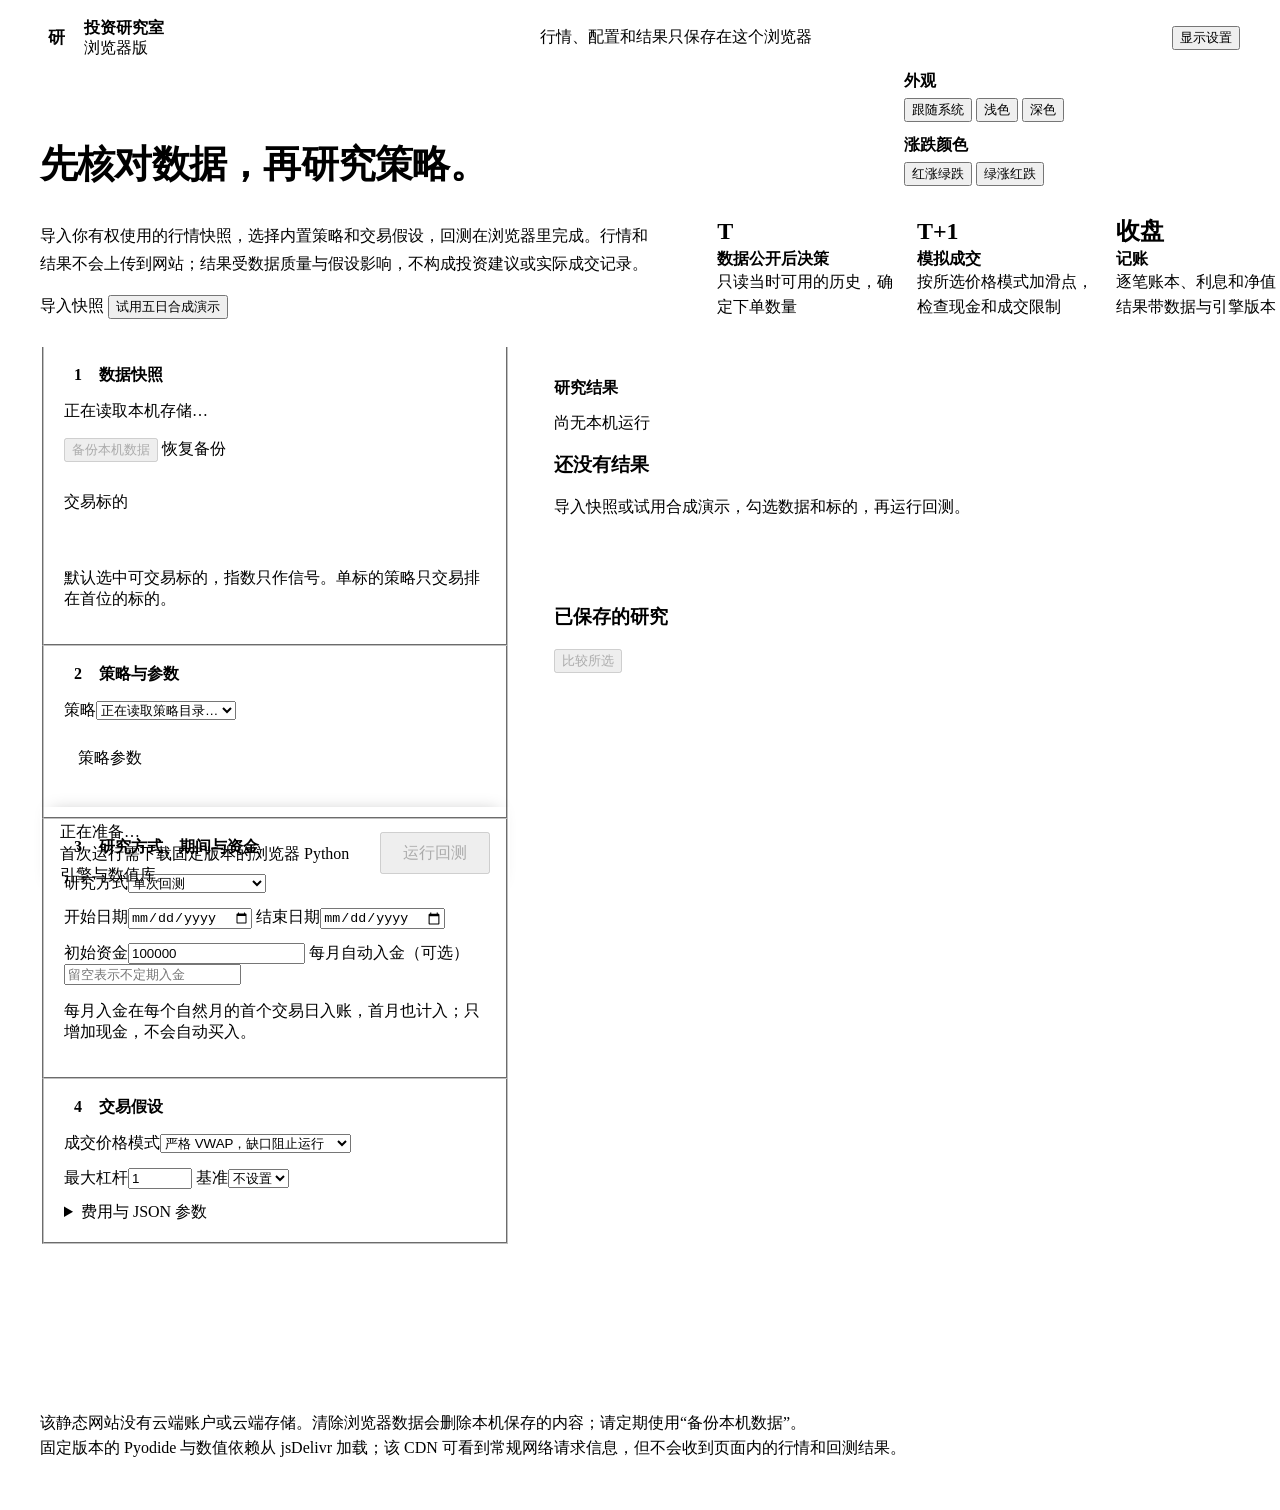
==== commit c9a29630: "feat: 0.3.0 shared web modules, routed local UI and Pages missing-snapshot guard Co-Authored-By: Cla" ====
--- a/pages/index.html
+++ b/pages/index.html
@@ -3,98 +3,206 @@
 <head>
   <meta charset="utf-8">
   <meta name="viewport" content="width=device-width, initial-scale=1">
-  <meta name="theme-color" content="#f3f6fb">
-  <title>投资研究室 · 浏览器版</title>
-  <link rel="stylesheet" href="./app.css?v=20260924-7">
-  <script src="./ui-utils.js?v=20260924-7"></script>
-  <script src="./strategy-forms.js?v=20260924-7"></script>
-  <script src="./portable-data.js" defer></script>
-  <script type="module" src="./app.js?v=20260924-7"></script>
+  <meta name="color-scheme" content="light dark">
+  <title>投资研究室浏览器版</title>
+  <meta name="description" content="在浏览器里运行可复现的日线回测：导入行情快照，选择内置策略与交易假设，计算和数据都留在本机浏览器。">
+  <link rel="stylesheet" href="./theme.css?v=20261007-1">
+  <link rel="stylesheet" href="./app.css?v=20261007-1">
+  <script src="./ui-utils.js?v=20261007-1"></script>
+  <script src="./theme-boot.js?v=20261007-1"></script>
+  <script src="./strategy-forms.js?v=20261007-1"></script>
+  <script src="./strategy-editor.js?v=20261007-1"></script>
+  <script src="./snapshot-selection.js?v=20261007-1"></script>
+  <script src="./result-views.js?v=20261007-1"></script>
+  <script src="./charts.js?v=20261007-1"></script>
+  <script src="./portable-data.js?v=20261007-1" defer></script>
+  <script type="module" src="./app.js?v=20261007-1"></script>
 </head>
 <body>
   <header class="topbar">
-    <a class="brand" href="./" aria-label="投资研究室首页"><span class="brand-mark">研</span><span>投资研究室<small>浏览器本地版</small></span></a>
-    <div class="privacy-pill"><span aria-hidden="true">●</span> 行情、策略与结果保存在此浏览器</div>
+    <a class="brand" href="./" aria-label="投资研究室浏览器版首页">
+      <span class="brand-mark" aria-hidden="true">研</span>
+      <span class="brand-name">投资研究室<small>浏览器版</small></span>
+    </a>
+    <p class="privacy-note">行情、配置和结果只保存在这个浏览器</p>
+    <div class="topbar-tools">
+      <button type="button" id="prefs-button" class="quiet" aria-expanded="false" aria-controls="prefs-panel">显示设置</button>
+      <div id="prefs-panel" class="prefs-panel" hidden>
+        <div>
+          <span class="prefs-label" id="theme-label">外观</span>
+          <div class="segmented" role="group" aria-labelledby="theme-label">
+            <button type="button" data-theme-choice="auto">跟随系统</button>
+            <button type="button" data-theme-choice="light">浅色</button>
+            <button type="button" data-theme-choice="dark">深色</button>
+          </div>
+        </div>
+        <div>
+          <span class="prefs-label" id="gain-label">涨跌颜色</span>
+          <div class="segmented" role="group" aria-labelledby="gain-label">
+            <button type="button" data-gain-choice="red">红涨绿跌</button>
+            <button type="button" data-gain-choice="green">绿涨红跌</button>
+          </div>
+        </div>
+      </div>
+    </div>
   </header>
+
   <main>
-    <section class="intro">
-      <div>
-        <p class="eyebrow">开源 · 本地计算 · 可复现</p>
-        <h1>先核对数据，<br>再研究策略。</h1>
-        <p class="intro-copy">在你的浏览器里运行日线回测。导入快照数据包，选择策略与假设；计算在本机完成，不会把行情或结果上传到网站。</p>
+    <section class="intro" aria-labelledby="intro-title">
+      <div class="intro-copy">
+        <h1 id="intro-title">先核对数据，再研究策略。</h1>
+        <p>导入你有权使用的行情快照，选择内置策略和交易假设，回测在浏览器里完成。行情和结果不会上传到网站；结果受数据质量与假设影响，不构成投资建议或实际成交记录。</p>
+        <div class="row">
+          <label class="btn primary file-button">导入快照<input id="package-file" type="file" accept=".gz,application/gzip"></label>
+          <button type="button" id="demo-package">试用五日合成演示</button>
+        </div>
       </div>
-      <div class="intro-note"><strong>研究用途</strong><p>结果受数据质量、费用和历史规则假设影响，不构成投资建议或实际成交记录。</p><span>价格、拆股、分红和 VWAP 缺口会按研究模式明确检查。</span></div>
+      <ol class="timeline-steps" aria-label="每个交易日的处理顺序">
+        <li><b class="figure">T</b><div><strong>数据公开后决策</strong><span>只读当时可用的历史，确定下单数量</span></div></li>
+        <li><b class="figure">T+1</b><div><strong>模拟成交</strong><span>按所选价格模式加滑点，检查现金和成交限制</span></div></li>
+        <li><b class="figure">收盘</b><div><strong>记账</strong><span>逐笔账本、利息和净值，结果带数据与引擎版本</span></div></li>
+      </ol>
     </section>
 
-    <div id="notice" class="notice" role="status" aria-live="polite" hidden></div>
-
-    <section class="panel data-panel" aria-labelledby="data-title">
-      <div class="section-heading"><div><p class="eyebrow">01 · 固定研究输入</p><h2 id="data-title">数据快照</h2></div><span id="storage-label" class="muted">正在读取本机存储…</span></div>
-      <p class="help">导入你有权用于研究的 `.json.gz` 快照。网站只处理你主动导入的文件，数据保存在当前浏览器，其他访问者无法读取；分享快照前请确认数据源许可允许再分发。不同设备或浏览器需要分别导入。</p>
-      <div class="toolbar">
-        <label class="file-picker">导入快照<input id="package-file" type="file" accept=".gz,application/gzip"></label>
-        <button id="demo-package" class="secondary">添加 5 日合成演示</button>
-        <button id="export-backup" class="secondary" disabled>备份本机数据</button>
-        <label class="file-picker">恢复备份<input id="backup-file" type="file" accept=".gz,application/gzip"></label>
-      </div>
-      <p id="package-status" class="help" role="status" aria-live="polite"></p>
-      <div id="snapshot-list" class="snapshot-list" role="group" aria-label="选择用于本次回测的数据快照"></div>
-      <div id="symbol-list" class="symbol-list"></div>
-      <p id="strategy-scope-note" class="help"></p>
-    </section>
-
-    <section class="panel" aria-labelledby="research-title">
-      <div class="section-heading"><div><p class="eyebrow">02 · 研究假设</p><h2 id="research-title">回测配置</h2></div><span class="muted">配置草稿自动保存在此浏览器</span></div>
-      <form id="research-form">
-        <div class="field-grid">
+    <div id="notice" class="visually-hidden" role="status" aria-live="polite"></div>
+
+    <div class="workbench">
+      <form id="research-form" class="worksheet">
+        <fieldset class="step">
+          <legend><span class="step-no">1</span>数据快照</legend>
+          <p id="storage-label" class="help">正在读取本机存储…</p>
+          <div class="row tools-row">
+            <button type="button" id="export-backup" class="small" disabled>备份本机数据</button>
+            <label class="btn small file-button">恢复备份<input id="backup-file" type="file" accept=".gz,application/gzip"></label>
+          </div>
+          <p id="package-status" class="help" role="status" aria-live="polite"></p>
+          <div id="missing-snapshots" class="chips" hidden></div>
+          <div id="snapshot-list" class="snapshot-list" role="group" aria-label="选择用于本次回测的数据快照"></div>
+          <div id="selection-note" class="callout"></div>
+          <div class="field">
+            <div class="field-label"><span>交易标的</span><span id="symbol-count" class="muted"></span></div>
+            <div id="symbol-list" class="chips symbol-chips" role="group" aria-label="交易标的"></div>
+            <p class="help">默认选中可交易标的，指数只作信号。单标的策略只交易排在首位的标的。</p>
+            <p id="strategy-scope-note" class="help"></p>
+          </div>
+        </fieldset>
+
+        <fieldset class="step">
+          <legend><span class="step-no">2</span>策略与参数</legend>
           <label>策略<select id="strategy"><option value="">正在读取策略目录…</option></select></label>
-          <label>研究方式<select id="kind"><option value="single">单次回测</option><option value="rolling">滚动起点回测</option><option value="holdout">开发区间 / 留出验证</option></select></label>
-          <label>开始日期<input id="start" type="date" required></label>
-          <label>结束日期<input id="end" type="date" required></label>
-          <label>初始资金<input id="cash" type="number" min="1" step="any" value="100000" required></label>
-          <label>最大杠杆<input id="leverage" type="number" min="1" max="10" step="0.1" value="1"></label>
-          <label>成交价格模式<select id="mode"><option value="strict_vwap">严格 VWAP · 缺口阻止运行</option><option value="estimated_vwap">估算 VWAP · 显式标记</option><option value="close_research">收盘价研究 · 不进正常排名</option><option value="reference_research">参考历史价格 · 非实际成交</option></select></label>
-          <label>基准<select id="benchmark"><option value="">不设置</option></select></label>
-        </div>
-        <fieldset class="funding-fields"><legend>资金计划</legend><label>每月自动入金（可选）<input id="monthly-deposit" type="number" min="0" step="0.01" placeholder="留空表示不定期入金"><span class="help">每个自然月的首个交易日入账，首月也会计入；只增加现金，不会自动买入。</span></label><p id="funding-status" class="help" role="status" aria-live="polite"></p></fieldset>
-        <section class="strategy-parameter-panel" aria-labelledby="strategy-parameters-title">
-          <div class="section-heading"><h3 id="strategy-parameters-title">策略参数</h3><span id="strategy-count" class="muted"></span></div>
-          <div id="strategy-parameter-fields" aria-live="polite"></div>
-          <p id="strategy-parameter-status" class="help" role="status" aria-live="polite"></p>
-        </section>
-        <details class="advanced">
-          <summary>高级设置：费用、JSON 参数与研究方式</summary>
-          <div class="field-grid">
-            <label>佣金（基点）<input id="commission" type="number" min="0" step="any" value="3"></label>
-            <label>最低佣金<input id="minimum-commission" type="number" min="0" step="any" value="0"></label>
-            <label>滑点（基点）<input id="slippage" type="number" min="0" step="any" value="5"></label>
-            <label>年融资利率<input id="interest" type="number" min="0" step="0.01" value="0.06"></label>
-            <label>策略参数（JSON）<textarea id="params" rows="3">{"weight":0.95}</textarea><span class="help">适用于专业参数。月度动态等权还支持 month_end_dates（指定检查日期；留空时用下月首个交易日代理月末）。</span></label>
-            <label>额外入金 / 提款（JSON）<textarea id="flows" rows="3">{}</textarea><span class="help">用于特殊日期金额；每月入金请使用上方“资金计划”输入框，避免重复填写。</span></label>
-          </div>
-          <div id="rolling-fields" class="field-grid" hidden>
-            <label>起点间隔<select id="interval"><option value="month">每月</option><option value="day">每日</option><option value="quarter">每季</option><option value="year">每年</option></select></label>
+          <section class="strategy-parameter-panel" aria-labelledby="strategy-parameters-title">
+            <div class="field-label"><span id="strategy-parameters-title">策略参数</span><span id="strategy-count" class="muted"></span></div>
+            <div id="strategy-parameter-fields" aria-live="polite"></div>
+            <p id="strategy-parameter-status" class="help" role="status" aria-live="polite"></p>
+          </section>
+        </fieldset>
+
+        <fieldset class="step">
+          <legend><span class="step-no">3</span>研究方式、期间与资金</legend>
+          <label>研究方式<select id="kind">
+            <option value="single">单次回测</option>
+            <option value="rolling">滚动起点回测</option>
+            <option value="holdout">开发区间 / 留出验证</option>
+          </select></label>
+          <div class="grid-2">
+            <label>开始日期<input id="start" type="date" required></label>
+            <label>结束日期<input id="end" type="date" required></label>
+          </div>
+          <div id="rolling-fields" class="grid-3" hidden>
+            <label>起点间隔<select id="interval">
+              <option value="month">每月</option>
+              <option value="day">每日</option>
+              <option value="quarter">每季</option>
+              <option value="year">每年</option>
+            </select></label>
             <label>持有交易日<input id="horizon" type="number" min="2" value="120"></label>
-            <label>结束规则<select id="end-mode"><option value="fixed_length">相同持有期限</option><option value="common_end">持有至共同结束日</option></select></label>
-          </div>
-          <div id="holdout-fields" class="field-grid" hidden>
+            <label>结束规则<select id="end-mode">
+              <option value="fixed_length">相同持有期限</option>
+              <option value="common_end">持有至共同结束日</option>
+            </select></label>
+          </div>
+          <div id="holdout-fields" class="grid-2" hidden>
             <label>留出起点<input id="test-start" type="date"></label>
             <label>隔离交易日<input id="gap" type="number" min="0" value="0"></label>
           </div>
-          <p class="help">本公开网页版本只运行内置策略；不会执行从网页输入或导入的任意 Python 代码。费用、杠杆和交易规则仍是研究假设。</p>
-        </details>
-        <div class="run-row"><button id="run" type="submit" class="primary" disabled>运行回测</button><span id="engine-status" class="muted">首次运行需加载固定版本的浏览器 Python 引擎与数值库。</span></div>
+          <div class="grid-2">
+            <label>初始资金<input id="cash" type="number" min="1" step="any" value="100000" required></label>
+            <label>每月自动入金（可选）<input id="monthly-deposit" type="number" min="0" step="0.01" placeholder="留空表示不定期入金"></label>
+          </div>
+          <p class="help">每月入金在每个自然月的首个交易日入账，首月也计入；只增加现金，不会自动买入。</p>
+          <p id="funding-status" class="help" role="status" aria-live="polite"></p>
+        </fieldset>
+
+        <fieldset class="step">
+          <legend><span class="step-no">4</span>交易假设</legend>
+          <label>成交价格模式<select id="mode">
+            <option value="strict_vwap">严格 VWAP，缺口阻止运行</option>
+            <option value="estimated_vwap">估算 VWAP，显式标记</option>
+            <option value="close_research">收盘价研究，不进入正常排名</option>
+            <option value="reference_research">参考历史价格，非实际成交</option>
+          </select></label>
+          <div class="grid-2">
+            <label>最大杠杆<input id="leverage" type="number" min="1" max="10" step="0.1" value="1"></label>
+            <label>基准<select id="benchmark"><option value="">不设置</option></select></label>
+          </div>
+          <details class="advanced">
+            <summary>费用与 JSON 参数</summary>
+            <div class="grid-2">
+              <label>佣金（基点）<input id="commission" type="number" min="0" step="any" value="3"></label>
+              <label>最低佣金<input id="minimum-commission" type="number" min="0" step="any" value="0"></label>
+              <label>滑点（基点）<input id="slippage" type="number" min="0" step="any" value="5"></label>
+              <label>年融资利率<input id="interest" type="number" min="0" step="0.01" value="0.06"></label>
+            </div>
+            <label>策略参数（JSON）<textarea id="params" rows="4" spellcheck="false">{"weight":0.95}</textarea>
+              <span class="help">适用于专业参数。月度动态等权还支持 month_end_dates（指定检查日期；留空时用下月首个交易日代理月末）。</span></label>
+            <label>额外入金 / 提款（JSON）<textarea id="flows" rows="3" spellcheck="false">{}</textarea>
+              <span class="help">用于特殊日期金额；每月入金请用上面的输入框，避免重复填写。</span></label>
+            <p class="help">网页版只运行内置策略，不执行网页输入或导入的任意 Python。费用、杠杆和交易规则仍是研究假设。</p>
+          </details>
+        </fieldset>
+
+        <div class="run-bar">
+          <div>
+            <p id="run-hint" class="run-hint" role="status" aria-live="polite">正在准备…</p>
+            <p id="engine-status" class="help">首次运行需下载固定版本的浏览器 Python 引擎与数值库。</p>
+          </div>
+          <button id="run" type="submit" class="primary" disabled>运行回测</button>
+        </div>
       </form>
-    </section>
-
-    <section class="panel results-panel" aria-labelledby="results-title">
-      <div class="section-heading"><div><p class="eyebrow">03 · 可复现输出</p><h2 id="results-title">研究结果</h2></div><span id="result-count" class="muted">尚无本机运行</span></div>
-      <div id="progress-area" hidden><div class="progress-label"><span id="progress-text">计算中</span><span id="progress-eta">估算剩余时间：计算中</span></div><progress id="progress" max="100" value="0"></progress></div>
-      <div id="result-detail" class="result-detail"><div class="empty"><span>∿</span><p>选择一份数据快照，检查日期和价格模式后开始研究。</p></div></div>
-      <div id="saved-runs" class="saved-runs"></div>
-    </section>
-
-    <footer><p>该静态网站不提供云端账户或云端存储。清除浏览器数据会删除本机保存内容；请定期使用“备份本机数据”。</p><p>固定版本的 Pyodide 与数值依赖从 jsDelivr 加载；该 CDN 可看到常规网络请求信息，但不会收到页面内行情数据和回测结果。</p></footer>
+
+      <section class="report-column" aria-labelledby="results-title">
+        <div class="report">
+          <div class="report-section">
+            <div class="section-head"><h2 id="results-title">研究结果</h2><span id="result-count" class="muted">尚无本机运行</span></div>
+            <div id="progress-area" class="progress" hidden>
+              <div class="progress-label"><span id="progress-text">计算中</span><span id="progress-eta" class="muted">估算剩余时间：计算中</span></div>
+              <div class="progress-track" role="progressbar" aria-label="回测计算进度" aria-valuemin="0" aria-valuemax="100"><span class="progress-fill" id="progress-fill"></span></div>
+            </div>
+            <div id="result-detail" class="result-detail">
+              <div class="empty">
+                <h3>还没有结果</h3>
+                <p>导入快照或试用合成演示，勾选数据和标的，再运行回测。</p>
+              </div>
+            </div>
+          </div>
+        </div>
+        <div class="report saved-report">
+          <div class="report-section">
+            <div class="section-head">
+              <h3>已保存的研究</h3>
+              <button type="button" id="compare-runs" class="small" disabled>比较所选</button>
+            </div>
+            <div id="saved-runs" class="saved-runs"></div>
+          </div>
+        </div>
+      </section>
+    </div>
   </main>
+
+  <footer>
+    <p>该静态网站没有云端账户或云端存储。清除浏览器数据会删除本机保存的内容；请定期使用“备份本机数据”。</p>
+    <p>固定版本的 Pyodide 与数值依赖从 jsDelivr 加载；该 CDN 可看到常规网络请求信息，但不会收到页面内的行情和回测结果。</p>
+  </footer>
+  <div id="toasts" class="toast-host"></div>
 </body>
 </html>
--- a/pages/app.css
+++ b/pages/app.css
@@ -1,6 +1,136 @@
-:root{font-family:Inter,"Segoe UI","Microsoft YaHei",sans-serif;color:#15243a;background:#f3f6fb;font-synthesis:none;text-rendering:optimizeLegibility;--blue:#1478e8;--line:#dce5f1;--muted:#63738b;--panel:#fff;--shadow:0 12px 36px #163a6610}*{box-sizing:border-box}body{margin:0}.topbar{height:74px;padding:0 max(24px,calc((100% - 1160px)/2));display:flex;align-items:center;justify-content:space-between;background:#fff;border-bottom:1px solid var(--line)}.brand{display:flex;align-items:center;gap:12px;color:inherit;text-decoration:none;font-weight:750}.brand-mark{display:grid;place-items:center;width:38px;height:38px;border-radius:12px;background:#e7f2ff;color:var(--blue);font-size:19px}.brand small{display:block;color:var(--muted);font-size:10px;letter-spacing:.13em;font-weight:600}.privacy-pill{color:#176543;background:#e8f7ef;border-radius:99px;padding:9px 14px;font-size:13px}.privacy-pill span{font-size:8px;margin-right:7px}main{max-width:1160px;margin:42px auto;padding:0 24px 40px}.intro{display:grid;grid-template-columns:1.4fr .8fr;gap:32px;align-items:end;margin:0 0 28px}.eyebrow{margin:0 0 8px;color:var(--blue);font-size:12px;font-weight:750;letter-spacing:.12em}.intro h1{margin:0;font-size:clamp(35px,5vw,60px);line-height:1.18;letter-spacing:-.045em}.intro-copy{max-width:620px;color:#53657f;font-size:17px;line-height:1.8}.intro-note{padding:22px 24px;border:1px solid #d5e5f8;border-radius:18px;background:#e9f3ff}.intro-note p{margin:8px 0;color:#425873;line-height:1.6}.intro-note span{color:#6c7e95;font-size:13px}.panel{margin:18px 0;padding:28px;border:1px solid var(--line);border-radius:20px;background:var(--panel);box-shadow:var(--shadow)}.section-heading{display:flex;justify-content:space-between;align-items:center;gap:16px;margin-bottom:18px}.section-heading h2{margin:0;font-size:24px}.muted,.help{color:var(--muted);font-size:14px}.help{line-height:1.7}.toolbar,.run-row{display:flex;align-items:center;gap:12px;flex-wrap:wrap}.file-picker,button{min-height:42px;border:1px solid #ccd9e9;border-radius:11px;padding:9px 14px;font:inherit;background:#fff;color:#18324f;cursor:pointer}.file-picker{display:inline-flex;align-items:center;font-size:14px}.file-picker input{position:absolute;width:1px;height:1px;overflow:hidden;clip:rect(0,0,0,0)}button:hover,.file-picker:hover{border-color:#8cb9eb;background:#f6faff}button:disabled{opacity:.5;cursor:not-allowed}.primary{background:var(--blue);border-color:var(--blue);color:white;font-weight:700;padding-inline:22px}.primary:hover{background:#0868d3;color:#fff}.secondary{background:#f7f9fc}.snapshot-list{display:grid;gap:10px;margin-top:16px}.snapshot-card{display:grid;grid-template-columns:auto 1fr auto;align-items:center;gap:12px;padding:14px 16px;border:1px solid var(--line);border-radius:13px}.snapshot-card input,.symbol-choice input{accent-color:var(--blue);width:17px;height:17px}.snapshot-name{font-weight:700}.snapshot-meta{display:block;margin-top:4px;color:var(--muted);font-size:12px}.snapshot-delete{min-height:34px;padding:5px 10px;color:#9a3b3b}.symbol-list{display:flex;align-items:center;gap:8px;flex-wrap:wrap;margin-top:16px}.symbol-choice{display:inline-flex;gap:7px;align-items:center;padding:8px 10px;border:1px solid var(--line);border-radius:10px;font-size:13px}.field-grid{display:grid;grid-template-columns:repeat(2,minmax(0,1fr));gap:18px;margin:18px 0}.field-grid>label{display:flex;flex-direction:column;gap:7px;color:#20344f;font-size:14px;font-weight:650}.field-grid input,.field-grid select,.field-grid textarea{width:100%;min-height:44px;padding:10px 12px;border:1px solid #cbd8e8;border-radius:10px;color:#18324f;background:white;font:inherit}.field-grid textarea{min-height:90px;font-family:Consolas,monospace;font-size:13px}.field-grid textarea+.help{font-weight:400}.advanced{margin:20px 0;padding:16px 0;border-top:1px solid var(--line);border-bottom:1px solid var(--line)}.advanced summary{font-weight:700;cursor:pointer}.run-row{margin-top:20px}.progress-label{display:flex;justify-content:space-between;gap:12px;color:#455c78;font-size:14px}progress{display:block;width:100%;height:14px;margin:12px 0 24px;accent-color:var(--blue)}.empty{display:grid;place-items:center;min-height:145px;color:var(--muted);text-align:center}.empty span{font-size:38px;color:#96bde9}.metric-grid{display:grid;grid-template-columns:repeat(4,minmax(0,1fr));gap:12px}.metric{padding:16px;border-radius:13px;background:#f2f7fd}.metric span{display:block;color:var(--muted);font-size:12px}.metric strong{display:block;margin-top:7px;font-size:22px}.result-warning{margin:16px 0;padding:12px 15px;border-radius:10px;background:#fff7e9;color:#7a541c;line-height:1.6}.table-wrap{overflow:auto;margin-top:18px}table{width:100%;border-collapse:collapse;font-size:13px}th,td{padding:10px 12px;border-bottom:1px solid var(--line);text-align:left;white-space:nowrap}th{color:var(--muted);font-weight:650}.saved-run{display:flex;justify-content:space-between;align-items:center;gap:12px;padding:12px 0;border-top:1px solid var(--line)}footer{margin:24px 4px;color:#718199;font-size:12px;line-height:1.7}.notice{margin:16px 0;padding:14px 18px;border-radius:12px;background:#e9f3ff;color:#204b79}.notice.error{background:#fff0ef;color:#9b3028}[hidden]{display:none!important}@media(max-width:720px){.topbar{padding:0 16px}.privacy-pill{max-width:175px;font-size:11px}main{margin:24px auto;padding:0 14px 28px}.intro{grid-template-columns:1fr;gap:8px}.intro-note{padding:17px}.panel{padding:20px 16px;border-radius:16px}.section-heading{align-items:flex-start;flex-direction:column;gap:4px}.field-grid{grid-template-columns:1fr;gap:13px}.metric-grid{grid-template-columns:repeat(2,minmax(0,1fr))}.snapshot-card{grid-template-columns:auto 1fr;}.snapshot-delete{grid-column:2;justify-self:start}}
-.text-button{padding:2px 4px;border:0;background:transparent;color:#176ec8;text-align:left}.text-button:hover{background:transparent;text-decoration:underline}.chart-wrap{margin:20px 0 26px;padding:14px 16px;border:1px solid var(--line);border-radius:14px;background:#fbfdff}.chart-wrap svg{display:block;width:100%;height:auto;min-height:150px}.chart-caption{display:flex;justify-content:space-between;color:var(--muted);font-size:12px}.result-detail h3{margin:24px 0 12px}.result-detail pre{max-height:420px;overflow:auto;padding:14px;border-radius:10px;background:#f3f6fb;white-space:pre-wrap;overflow-wrap:anywhere;font-size:12px}.result-detail details{margin:16px 0}.result-detail summary{padding:10px 0;font-weight:700;cursor:pointer}
-.funding-fields{margin:16px 0;padding:12px 16px;border:1px solid var(--line);border-radius:12px}.funding-fields legend{padding:0 6px;font-weight:700}.funding-fields label{display:flex;flex-direction:column;gap:7px;max-width:540px;font-size:14px;font-weight:650}.funding-fields input{width:100%;min-height:44px;padding:10px 12px;border:1px solid #cbd8e8;border-radius:10px;color:#18324f;background:white;font:inherit}.strategy-parameter-panel{margin:18px 0;padding:18px 20px;border:1px solid var(--line);border-radius:15px;background:#fbfdff}.strategy-parameter-panel .section-heading{margin-bottom:10px}.strategy-description{display:grid;gap:4px;margin-bottom:12px;color:#20344f}.strategy-description .help{margin:0}.strategy-fields{display:grid;grid-template-columns:repeat(2,minmax(0,1fr));gap:14px}.strategy-fields>label{display:flex;flex-direction:column;gap:6px;font-size:14px;font-weight:650}.strategy-fields input,.strategy-fields select,.strategy-fields textarea{width:100%;min-height:42px;padding:9px 11px;border:1px solid #cbd8e8;border-radius:9px;background:white;color:#18324f;font:inherit}.strategy-fields textarea{min-height:84px;font-family:Consolas,monospace;font-size:13px}.strategy-weight-field{grid-column:1/-1;margin:0;padding:10px;border:1px solid var(--line);border-radius:10px}.strategy-weight-field legend{font-weight:650;padding:0 5px}.strategy-weight-list{display:grid;grid-template-columns:repeat(2,minmax(0,1fr));gap:8px}.strategy-weight-list .weight-row{display:flex;align-items:center;gap:8px;font-size:13px}.strategy-weight-list .weight-row input{max-width:130px}.strategy-timing-note{padding-top:10px;border-top:1px solid var(--line)}.strategy-parameter-status{color:#9b3028}.strategy-fields input:focus-visible,.strategy-fields select:focus-visible,.strategy-fields textarea:focus-visible,.funding-fields input:focus-visible{outline:3px solid #1478e866;outline-offset:2px}.field-grid input:focus-visible,.field-grid select:focus-visible,.field-grid textarea:focus-visible,button:focus-visible,.file-picker:focus-within{outline:3px solid #1478e866;outline-offset:2px}
-@media(max-width:720px){.strategy-fields,.strategy-weight-list{grid-template-columns:1fr}.strategy-parameter-panel{padding:16px}}
+/* 浏览器版布局。颜色、字体与通用控件来自 theme.css。 */
+.topbar {
+  position: sticky; top: 0; z-index: 30;
+  display: flex; align-items: center; justify-content: space-between; gap: 1rem;
+  padding: .65rem clamp(1rem, 3vw, 2rem);
+  background: color-mix(in srgb, var(--bg) 88%, transparent);
+  backdrop-filter: blur(8px);
+  border-bottom: 1px solid var(--line);
+}
+.brand { display: flex; align-items: center; gap: .65rem; color: var(--ink); text-decoration: none; }
+.brand:hover { color: var(--ink); }
+.brand-mark { display: grid; place-items: center; width: 2.1rem; height: 2.1rem; border-radius: 7px; background: var(--accent); color: var(--accent-ink); font-size: 1.05rem; font-weight: 700; }
+.brand-name { font-size: var(--fs-lg); font-weight: 650; line-height: 1.2; }
+.brand-name small { display: block; color: var(--muted); font-size: var(--fs-xs); font-weight: 400; }
+.privacy-note { margin: 0; color: var(--muted); font-size: var(--fs-sm); }
+.privacy-note::before { content: ""; display: inline-block; width: .5rem; height: .5rem; margin-right: .45rem; border-radius: 50%; background: var(--ok); vertical-align: .05em; }
+.topbar-tools { position: relative; }
+.prefs-panel {
+  position: absolute; right: 0; top: calc(100% + .35rem); z-index: 40;
+  display: grid; gap: .85rem;
+  width: min(20rem, calc(100vw - 2rem));
+  padding: 1rem;
+  border: 1px solid var(--line); border-radius: var(--r-md);
+  background: var(--paper); box-shadow: var(--shadow-pop);
+}
+.prefs-label { display: block; margin-bottom: .35rem; color: var(--muted); font-size: var(--fs-xs); font-weight: 600; }
 
-.strategy-parameter-status{color:inherit}.strategy-parameter-status.run-error{color:#a33737}.run-error{color:#a33737}
+main { width: min(1560px, 100%); margin: 0 auto; padding: 1.5rem clamp(1rem, 3vw, 2rem) 3rem; }
+
+.intro { display: grid; grid-template-columns: minmax(0, 1.1fr) minmax(0, 1fr); gap: 2rem; align-items: end; padding: 1rem 0 1.75rem; }
+.intro h1 { font-size: clamp(1.75rem, 3vw, 2.4rem); letter-spacing: -.02em; }
+.intro-copy p { max-width: 38rem; margin: .75rem 0 1.1rem; color: var(--ink-2); line-height: 1.75; }
+.file-button { position: relative; overflow: hidden; }
+.file-button input { position: absolute; inset: 0; opacity: 0; cursor: pointer; margin: 0; }
+.file-button:focus-within { box-shadow: var(--focus); }
+.timeline-steps { display: grid; grid-template-columns: repeat(3, minmax(0, 1fr)); gap: .75rem; margin: 0; padding: 0; list-style: none; }
+.timeline-steps li { display: grid; gap: .35rem; padding-top: .7rem; border-top: 2px solid var(--line); }
+.timeline-steps li:first-child { border-top-color: var(--accent); }
+.timeline-steps b { font-size: 1.5rem; font-weight: 600; line-height: 1; color: var(--accent); }
+.timeline-steps strong { display: block; font-size: var(--fs-sm); }
+.timeline-steps span { color: var(--muted); font-size: var(--fs-xs); line-height: 1.55; }
+
+.workbench { display: grid; grid-template-columns: minmax(380px, 470px) minmax(0, 1fr); gap: 1.5rem; align-items: start; }
+.worksheet { background: var(--sheet); border: 1px solid var(--line); border-radius: var(--r-md); }
+.step { padding: 1rem 1.25rem 1.15rem; border-top: 1px solid var(--line); }
+.step:first-child { border-top: 0; }
+.step > legend { float: left; width: 100%; display: flex; align-items: center; gap: .55rem; margin-bottom: .85rem; color: var(--ink); font-size: var(--fs-lg); font-weight: 650; }
+.step > legend + * { clear: both; }
+.step-no { display: inline-grid; place-items: center; width: 1.5rem; height: 1.5rem; border-radius: 50%; border: 1.5px solid var(--accent); color: var(--accent); font-family: var(--font-figure); font-size: var(--fs-sm); font-weight: 600; }
+.step > label, .step > .grid-2, .step > .grid-3, .step > .field, .step > .strategy-parameter-panel, .step > details { margin-top: .85rem; }
+.step > legend + label, .step > legend + p { margin-top: 0; }
+.field-label { display: flex; justify-content: space-between; align-items: baseline; gap: .5rem; margin-bottom: .45rem; color: var(--ink-2); font-size: var(--fs-sm); font-weight: 550; }
+.tools-row { margin: .5rem 0; }
+.strategy-parameter-panel { padding: .85rem; border: 1px solid var(--line-soft); border-radius: var(--r-sm); background: var(--paper); }
+.advanced[open] > *:not(summary) + * { margin-top: .75rem; }
+#selection-note { margin: .75rem 0 0; }
+#missing-snapshots { margin: .5rem 0; }
+
+.snapshot-list { display: grid; gap: .4rem; margin-top: .5rem; max-height: 19rem; overflow: auto; }
+.snapshot-card { display: flex; align-items: flex-start; gap: .6rem; padding: .6rem .7rem; border: 1px solid var(--line); border-radius: var(--r-sm); background: var(--paper); }
+.snapshot-card:has(input:checked) { border-color: var(--accent); background: var(--accent-soft); }
+.snapshot-card label { display: flex; gap: .6rem; flex: 1; min-width: 0; font-weight: 400; cursor: pointer; }
+.snapshot-card input { margin-top: .2rem; }
+.snapshot-name { display: block; color: var(--ink); font-size: var(--fs-sm); font-weight: 550; overflow-wrap: anywhere; }
+.snapshot-meta { display: block; margin-top: .1rem; color: var(--muted); font-size: var(--fs-xs); overflow-wrap: anywhere; }
+.snapshot-card .quiet { flex: 0 0 auto; }
+.snapshot-list .empty { padding: 1.25rem .5rem; border: 1px dashed var(--line); border-radius: var(--r-sm); }
+
+.symbol-chips { min-height: 2rem; }
+.symbol-chip { padding-right: .3rem; }
+.symbol-chip label { display: inline-flex; align-items: center; gap: .35rem; font-size: var(--fs-xs); font-weight: 500; color: inherit; cursor: pointer; }
+.symbol-chip .first-tag { padding: 0 .35rem; border-radius: 999px; background: var(--accent); color: var(--accent-ink); font-size: 11px; font-weight: 650; }
+.symbol-chip button { min-height: 1.4rem; padding: 0 .4rem; border: 0; background: transparent; color: var(--accent); font-size: 11px; font-weight: 550; }
+.symbol-chip button:hover { background: var(--accent-soft); }
+.symbol-chip.index { border-style: dashed; }
+
+.run-bar {
+  position: sticky; bottom: 0; z-index: 5;
+  display: flex; align-items: center; justify-content: space-between; gap: .75rem;
+  padding: .85rem 1.25rem;
+  border-top: 1px solid var(--line);
+  border-radius: 0 0 var(--r-md) var(--r-md);
+  background: var(--sheet);
+  box-shadow: 0 -8px 16px -12px rgba(0, 0, 0, .25);
+}
+.run-bar p { margin: 0; }
+.run-hint { color: var(--muted); font-size: var(--fs-xs); line-height: 1.5; }
+.run-hint.blocked { color: var(--danger); }
+.run-hint.ready { color: var(--ok); }
+#run { min-height: 2.6rem; padding: .55rem 1.3rem; font-size: var(--fs-md); flex: 0 0 auto; }
+
+.report-column { position: sticky; top: 4.5rem; display: grid; gap: 1rem; }
+.report { background: var(--paper); border: 1px solid var(--line); border-radius: var(--r-md); min-width: 0; }
+.report-section { padding: 1.1rem 1.25rem; }
+.report-section + .report-section { border-top: 1px solid var(--line-soft); }
+.report-section h2 { font-size: var(--fs-xl); }
+.result-detail > * + * { margin-top: 1rem; }
+.result-detail .report-section { padding: 0; }
+.result-detail .report-section + .report-section { border-top: 0; }
+.result-detail h4 { margin-top: 1.25rem; }
+.csv-row { align-items: center; gap: .35rem; }
+.result-head { display: flex; align-items: center; justify-content: space-between; gap: .75rem; flex-wrap: wrap; }
+.result-title { display: flex; align-items: center; gap: .7rem; min-width: 0; }
+.result-title h3 { font-size: var(--fs-lg); overflow-wrap: anywhere; }
+.result-title p { margin: .1rem 0 0; color: var(--muted); font-size: var(--fs-xs); }
+.chart-toolbar { display: flex; justify-content: space-between; align-items: center; gap: .75rem; flex-wrap: wrap; margin-bottom: .5rem; }
+.chart-toolbar label { display: inline-flex; align-items: center; gap: .4rem; font-weight: 500; }
+.drawdown-chart { min-height: 0; margin-top: .5rem; }
+.holdout-part { padding: .75rem .9rem; border: 1px solid var(--line-soft); border-radius: var(--r-sm); }
+.holdout-part.current { border-color: var(--accent); background: var(--accent-soft); }
+.holdout-part h4 { margin-bottom: .35rem; }
+.holdout-part p { margin: 0 0 .5rem; font-size: var(--fs-sm); }
+.saved-runs .table-wrap { max-height: 26rem; }
+.saved-runs td { vertical-align: middle; }
+.run-cell { display: flex; align-items: center; gap: .55rem; min-width: 11rem; }
+.run-cell button.link { text-align: left; font-weight: 600; color: var(--ink); text-decoration: none; white-space: normal; }
+.run-cell button.link:hover { color: var(--accent); text-decoration: underline; }
+.run-cell small { display: block; color: var(--muted); font-size: var(--fs-xs); }
+.saved-runs .actions { display: flex; gap: .3rem; }
+.compare-table .best { font-weight: 700; }
+
+footer { width: min(1560px, 100%); margin: 0 auto; padding: 1.5rem clamp(1rem, 3vw, 2rem) 2.5rem; border-top: 1px solid var(--line); color: var(--muted); font-size: var(--fs-xs); }
+footer p { margin: .25rem 0; }
+
+@media (max-width: 1100px) {
+  .workbench { grid-template-columns: 1fr; }
+  .report-column { position: static; }
+  .intro { grid-template-columns: 1fr; align-items: start; }
+}
+@media (max-width: 640px) {
+  .privacy-note { display: none; }
+  .timeline-steps { grid-template-columns: 1fr; }
+  .step { padding: .9rem 1rem 1rem; }
+  .run-bar { flex-direction: column; align-items: stretch; }
+  #run { width: 100%; }
+}
